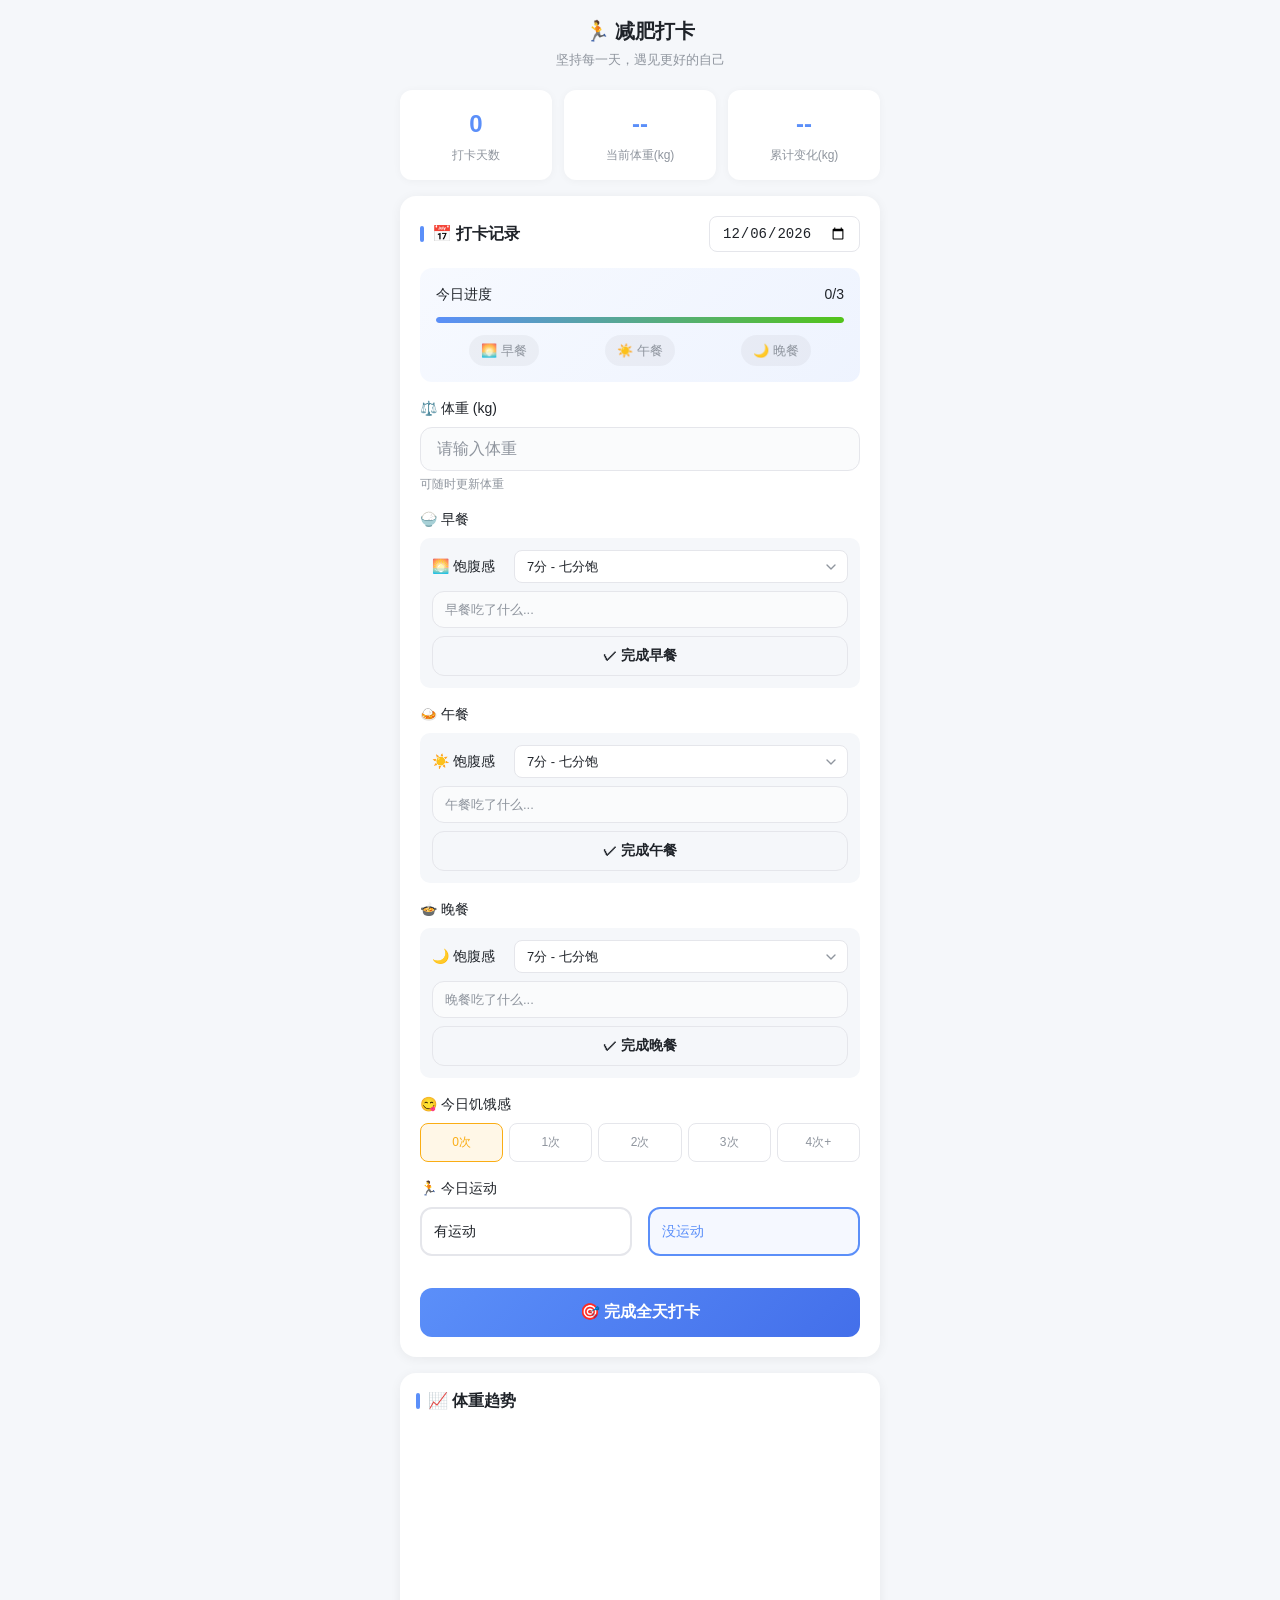
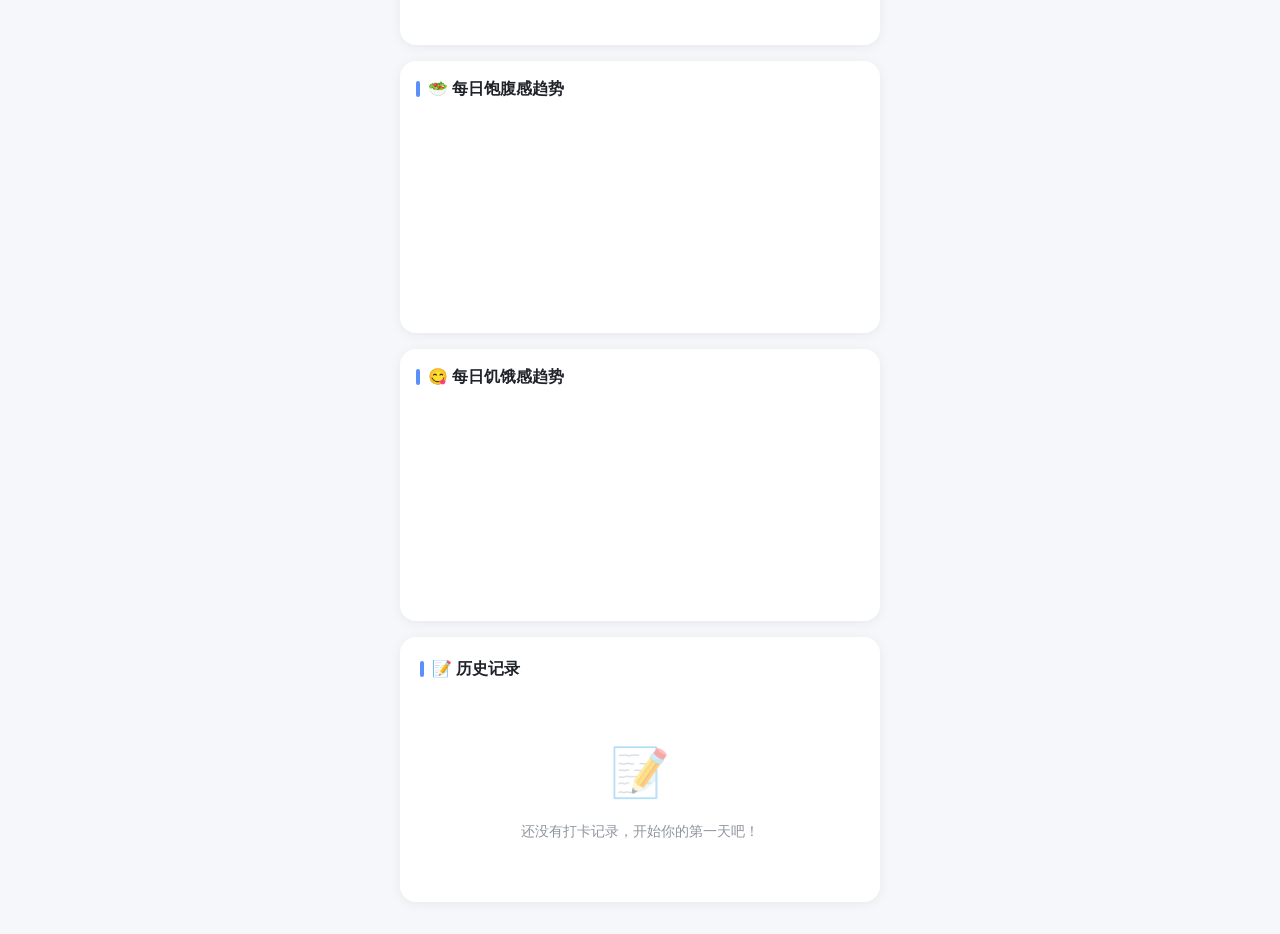
==== templates/index.html @ b20c3eef "v1.2.0: 新增饱腹感和饥饿感趋势图" ====
<!DOCTYPE html>
<html lang="zh-CN">
<head>
    <meta charset="UTF-8">
    <meta name="viewport" content="width=device-width, initial-scale=1.0, maximum-scale=1.0, user-scalable=no">
    <meta name="theme-color" content="#5B8FF9">
    <title>减肥打卡</title>
    <link rel="stylesheet" href="/static/css/style.css">
</head>
<body>
    <div class="container">
        <div class="header">
            <h1>🏃 减肥打卡</h1>
            <p class="subtitle">坚持每一天，遇见更好的自己</p>
        </div>
        
        <div class="stats-row">
            <div class="stat-card">
                <div class="stat-value" id="statTotal">0</div>
                <div class="stat-label">打卡天数</div>
            </div>
            <div class="stat-card">
                <div class="stat-value" id="statWeight">--</div>
                <div class="stat-label">当前体重(kg)</div>
            </div>
            <div class="stat-card">
                <div class="stat-value" id="statChange">--</div>
                <div class="stat-label">累计变化(kg)</div>
            </div>
        </div>
        
        <div class="card">
            <div class="card-header">
                <h2 class="card-title">📅 打卡记录</h2>
                <div class="date-selector">
                    <input type="date" id="recordDate" class="date-input">
                </div>
            </div>
            
            <div class="progress-section">
                <div class="progress-header">
                    <span>今日进度</span>
                    <span id="progressText">0/3</span>
                </div>
                <div class="progress-bar">
                    <div class="progress-fill" id="progressFill"></div>
                </div>
                <div class="meal-status">
                    <span class="meal-status-item" id="statusBreakfast">🌅 早餐</span>
                    <span class="meal-status-item" id="statusLunch">☀️ 午餐</span>
                    <span class="meal-status-item" id="statusDinner">🌙 晚餐</span>
                </div>
            </div>
            
            <form id="recordForm">
                <div class="form-group">
                    <label for="weight">⚖️ 体重 (kg)</label>
                    <input type="number" id="weight" class="form-control" step="0.1" placeholder="请输入体重">
                    <small class="form-hint">可随时更新体重</small>
                </div>
                
                <div class="form-group">
                    <label>🍚 早餐</label>
                    <div class="meal-section">
                        <div class="meal-row">
                            <div class="meal-label">🌅 饱腹感</div>
                            <select id="breakfast-fullness" class="fullness-select">
                                <option value="1">1分 - 很饿</option>
                                <option value="2">2分</option>
                                <option value="3">3分</option>
                                <option value="4">4分</option>
                                <option value="5">5分 - 适中</option>
                                <option value="6">6分</option>
                                <option value="7" selected>7分 - 七分饱</option>
                                <option value="8">8分</option>
                                <option value="9">9分</option>
                                <option value="10">10分 - 很饱</option>
                            </select>
                        </div>
                        <input type="text" id="breakfast-food" class="form-control meal-food-input" placeholder="早餐吃了什么...">
                        <button type="button" class="btn btn-secondary meal-submit-btn" onclick="submitMeal('breakfast')">
                            ✓ 完成早餐
                        </button>
                    </div>
                </div>
                
                <div class="form-group">
                    <label>🍛 午餐</label>
                    <div class="meal-section">
                        <div class="meal-row">
                            <div class="meal-label">☀️ 饱腹感</div>
                            <select id="lunch-fullness" class="fullness-select">
                                <option value="1">1分 - 很饿</option>
                                <option value="2">2分</option>
                                <option value="3">3分</option>
                                <option value="4">4分</option>
                                <option value="5">5分 - 适中</option>
                                <option value="6">6分</option>
                                <option value="7" selected>7分 - 七分饱</option>
                                <option value="8">8分</option>
                                <option value="9">9分</option>
                                <option value="10">10分 - 很饱</option>
                            </select>
                        </div>
                        <input type="text" id="lunch-food" class="form-control meal-food-input" placeholder="午餐吃了什么...">
                        <button type="button" class="btn btn-secondary meal-submit-btn" onclick="submitMeal('lunch')">
                            ✓ 完成午餐
                        </button>
                    </div>
                </div>
                
                <div class="form-group">
                    <label>🍲 晚餐</label>
                    <div class="meal-section">
                        <div class="meal-row">
                            <div class="meal-label">🌙 饱腹感</div>
                            <select id="dinner-fullness" class="fullness-select">
                                <option value="1">1分 - 很饿</option>
                                <option value="2">2分</option>
                                <option value="3">3分</option>
                                <option value="4">4分</option>
                                <option value="5">5分 - 适中</option>
                                <option value="6">6分</option>
                                <option value="7" selected>7分 - 七分饱</option>
                                <option value="8">8分</option>
                                <option value="9">9分</option>
                                <option value="10">10分 - 很饱</option>
                            </select>
                        </div>
                        <input type="text" id="dinner-food" class="form-control meal-food-input" placeholder="晚餐吃了什么...">
                        <button type="button" class="btn btn-secondary meal-submit-btn" onclick="submitMeal('dinner')">
                            ✓ 完成晚餐
                        </button>
                    </div>
                </div>
                
                <div class="form-group">
                    <label>😋 今日饥饿感</label>
                    <div class="hunger-selector">
                        <button type="button" class="hunger-btn active" data-value="0">0次</button>
                        <button type="button" class="hunger-btn" data-value="1">1次</button>
                        <button type="button" class="hunger-btn" data-value="2">2次</button>
                        <button type="button" class="hunger-btn" data-value="3">3次</button>
                        <button type="button" class="hunger-btn" data-value="4">4次+</button>
                    </div>
                </div>
                
                <div class="form-group">
                    <label>🏃 今日运动</label>
                    <div class="radio-group">
                        <label class="radio-option">
                            <input type="radio" name="exercise" value="true">
                            <span>有运动</span>
                        </label>
                        <label class="radio-option active">
                            <input type="radio" name="exercise" value="false" checked>
                            <span>没运动</span>
                        </label>
                    </div>
                    <div id="exerciseDetails" class="exercise-details">
                        <div class="exercise-types">
                            <button type="button" class="exercise-type-btn active" data-exercise="跑步">🏃 跑步</button>
                            <button type="button" class="exercise-type-btn" data-exercise="慢跑">🏃 慢跑</button>
                            <button type="button" class="exercise-type-btn" data-exercise="快走">🚶 快走</button>
                            <button type="button" class="exercise-type-btn" data-exercise="游泳">🏊 游泳</button>
                            <button type="button" class="exercise-type-btn" data-exercise="骑行">🚴 骑行</button>
                            <button type="button" class="exercise-type-btn" data-exercise="健身">💪 健身</button>
                            <button type="button" class="exercise-type-btn" data-exercise="瑜伽">🧘 瑜伽</button>
                            <button type="button" class="exercise-type-btn" data-exercise="跳绳">🪢 跳绳</button>
                        </div>
                        <div class="exercise-duration">
                            <label>运动时长：</label>
                            <select id="exerciseDuration" class="duration-select">
                                <option value="15">15 分钟</option>
                                <option value="30" selected>30 分钟</option>
                                <option value="45">45 分钟</option>
                                <option value="60">60 分钟</option>
                                <option value="90">90 分钟</option>
                                <option value="120">120 分钟</option>
                            </select>
                        </div>
                    </div>
                </div>
                
                <button type="button" class="btn btn-primary full-submit-btn" onclick="submitFullDay()">
                    🎯 完成全天打卡
                </button>
                
                <div id="feedback" class="feedback"></div>
            </form>
        </div>
        
        <div class="card chart-card">
            <h2 class="card-title">📈 体重趋势</h2>
            <div class="chart-container">
                <canvas id="weightChart"></canvas>
            </div>
        </div>
        
        <div class="card chart-card">
            <h2 class="card-title">🥗 每日饱腹感趋势</h2>
            <div class="chart-container">
                <canvas id="fullnessChart"></canvas>
            </div>
        </div>
        
        <div class="card chart-card">
            <h2 class="card-title">😋 每日饥饿感趋势</h2>
            <div class="chart-container">
                <canvas id="hungerChart"></canvas>
            </div>
        </div>
        
        <div class="card">
            <h2 class="card-title">📝 历史记录</h2>
            <div id="historyList" class="history-list">
                <div class="empty-state">
                    <div class="icon">📝</div>
                    <p>还没有打卡记录，开始你的第一天吧！</p>
                </div>
            </div>
        </div>
    </div>
    
    <script>
        var fullnessData = { breakfast: 7, lunch: 7, dinner: 7 };
        var mealCompleted = { breakfast: false, lunch: false, dinner: false };
        var hungerData = { times: 0 };
        var selectedExercise = '跑步';
        var selectedDuration = 30;
        
        document.addEventListener('DOMContentLoaded', function() {
            var today = new Date().toISOString().split('T')[0];
            document.getElementById('recordDate').value = today;
            
            loadRecords();
            loadTrend();
            loadFullnessTrend();
            loadHungerTrend();
            updateStats();
            initEventListeners();
            loadTodayRecord();
        });
        
        function initEventListeners() {
            document.querySelectorAll('.fullness-select').forEach(function(select) {
                select.addEventListener('change', function() {
                    var meal = select.id.replace('-fullness', '');
                    fullnessData[meal] = parseInt(select.value);
                });
            });
            
            document.querySelectorAll('.hunger-btn').forEach(function(btn) {
                btn.addEventListener('click', function() {
                    document.querySelectorAll('.hunger-btn').forEach(function(b) {
                        b.classList.remove('active');
                    });
                    btn.classList.add('active');
                    hungerData.times = parseInt(btn.dataset.value);
                });
            });
            
            document.querySelectorAll('.exercise-type-btn').forEach(function(btn) {
                btn.addEventListener('click', function() {
                    document.querySelectorAll('.exercise-type-btn').forEach(function(b) {
                        b.classList.remove('active');
                    });
                    btn.classList.add('active');
                    selectedExercise = btn.dataset.exercise;
                });
            });
            
            document.getElementById('exerciseDuration').addEventListener('change', function(e) {
                selectedDuration = parseInt(e.target.value);
            });
            
            var exerciseRadios = document.querySelectorAll('input[name="exercise"]');
            var exerciseDetails = document.getElementById('exerciseDetails');
            
            exerciseRadios.forEach(function(radio) {
                radio.addEventListener('change', function() {
                    if (radio.value === 'true' && radio.checked) {
                        exerciseDetails.style.display = 'block';
                    } else {
                        exerciseDetails.style.display = 'none';
                    }
                });
            });
            
            if (document.querySelector('input[name="exercise"]:checked').value === 'false') {
                exerciseDetails.style.display = 'none';
            }
            
            var radioOptions = document.querySelectorAll('.radio-option');
            radioOptions.forEach(function(option) {
                option.addEventListener('click', function() {
                    var radio = option.querySelector('input[type="radio"]');
                    if (radio) {
                        radio.checked = true;
                        radio.dispatchEvent(new Event('change'));
                    }
                    radioOptions.forEach(function(o) {
                        o.classList.remove('active');
                    });
                    option.classList.add('active');
                });
            });
            
            document.getElementById('recordDate').addEventListener('change', function() {
                // 重置状态
                mealCompleted = { breakfast: false, lunch: false, dinner: false };
                
                // 清空餐食输入
                document.getElementById('breakfast-food').value = '';
                document.getElementById('lunch-food').value = '';
                document.getElementById('dinner-food').value = '';
                
                // 初始化饱腹感为默认值（7分）
                document.getElementById('breakfast-fullness').value = '7';
                document.getElementById('lunch-fullness').value = '7';
                document.getElementById('dinner-fullness').value = '7';
                fullnessData = { breakfast: 7, lunch: 7, dinner: 7 };
                
                // 初始化饥饿感为0次
                hungerData.times = 0;
                document.querySelectorAll('.hunger-btn').forEach(function(b) {
                    b.classList.remove('active');
                });
                document.querySelector('.hunger-btn[data-value="0"]').classList.add('active');
                
                // 加载新日期的记录
                loadTodayRecord();
            });
        }
        
        function updateProgress() {
            var completed = 0;
            if (mealCompleted.breakfast) completed++;
            if (mealCompleted.lunch) completed++;
            if (mealCompleted.dinner) completed++;
            
            document.getElementById('progressText').textContent = completed + '/3';
            document.getElementById('progressFill').style.width = (completed / 3 * 100) + '%';
            
            ['breakfast', 'lunch', 'dinner'].forEach(function(meal) {
                var mealName = meal.charAt(0).toUpperCase() + meal.slice(1);
                var statusEl = document.getElementById('status' + mealName);
                if (mealCompleted[meal]) {
                    statusEl.classList.add('completed');
                } else {
                    statusEl.classList.remove('completed');
                }
            });
        }
        
        async function submitMeal(meal) {
            var date = document.getElementById('recordDate').value;
            var weight = document.getElementById('weight').value || null;
            var foodInput = document.getElementById(meal + '-food');
            var description = foodInput.value || '-';
            var fullness = fullnessData[meal];
            
            var exercise = document.querySelector('input[name="exercise"]:checked').value === 'true';
            var exercise_info = exercise ? { name: selectedExercise, duration: selectedDuration } : null;
            
            var response = await fetch('/api/records', {
                method: 'POST',
                headers: { 'Content-Type': 'application/json' },
                body: JSON.stringify({
                    date: date,
                    weight: weight,
                    food: {
                        [meal]: {
                            fullness: fullness,
                            description: description,
                            recorded: true
                        }
                    },
                    exercise: exercise,
                    exercise_info: exercise_info,
                    hunger: hungerData
                })
            });
            
            var record = await response.json();
            
            mealCompleted[meal] = true;
            updateProgress();
            
            var feedback = document.getElementById('feedback');
            var mealText = meal === 'breakfast' ? '早餐' : (meal === 'lunch' ? '午餐' : '晚餐');
            feedback.textContent = '✅ ' + mealText + '记录成功！';
            feedback.classList.remove('success', 'warning');
            feedback.classList.add('success');
            feedback.style.display = 'block';
            
            setTimeout(function() {
                feedback.style.display = 'none';
            }, 3000);
            
            loadRecords();
            loadTrend();
            loadFullnessTrend();
            loadHungerTrend();
            updateStats();
        }
        
        async function submitFullDay() {
            var date = document.getElementById('recordDate').value;
            var weight = document.getElementById('weight').value;
            
            if (!weight) {
                alert('请先输入体重');
                return;
            }
            
            var breakfastFood = document.getElementById('breakfast-food').value || '-';
            var lunchFood = document.getElementById('lunch-food').value || '-';
            var dinnerFood = document.getElementById('dinner-food').value || '-';
            
            var exercise = document.querySelector('input[name="exercise"]:checked').value === 'true';
            var exercise_info = exercise ? { name: selectedExercise, duration: selectedDuration } : null;
            
            var response = await fetch('/api/records', {
                method: 'POST',
                headers: { 'Content-Type': 'application/json' },
                body: JSON.stringify({
                    date: date,
                    weight: weight,
                    food: {
                        breakfast: {
                            fullness: fullnessData.breakfast,
                            description: breakfastFood,
                            recorded: breakfastFood !== '-'
                        },
                        lunch: {
                            fullness: fullnessData.lunch,
                            description: lunchFood,
                            recorded: lunchFood !== '-'
                        },
                        dinner: {
                            fullness: fullnessData.dinner,
                            description: dinnerFood,
                            recorded: dinnerFood !== '-'
                        }
                    },
                    exercise: exercise,
                    exercise_info: exercise_info,
                    hunger: hungerData
                })
            });
            
            var record = await response.json();
            
            mealCompleted = { breakfast: true, lunch: true, dinner: true };
            updateProgress();
            
            var feedback = document.getElementById('feedback');
            feedback.textContent = record.feedback || '🎉 全天打卡完成！';
            feedback.classList.remove('success', 'warning');
            var hasHighCalorie = record.feedback && record.feedback.includes('高热量');
            feedback.classList.add(record.exercise && !hasHighCalorie ? 'success' : 'warning');
            feedback.style.display = 'block';
            
            setTimeout(function() {
                feedback.style.display = 'none';
            }, 8000);
            
            loadRecords();
            loadTrend();
            loadFullnessTrend();
            loadHungerTrend();
            updateStats();
        }
        
        async function loadTodayRecord() {
            var date = document.getElementById('recordDate').value;
            var response = await fetch('/api/records/date/' + date);
            var record = await response.json();
            
            if (record) {
                if (record.weight) {
                    document.getElementById('weight').value = record.weight;
                }
                
                if (record.food) {
                    var foodData = record.food;
                    
                    ['breakfast', 'lunch', 'dinner'].forEach(function(meal) {
                        var mealData = foodData[meal] || {};
                        var recorded = mealData.recorded || false;
                        var fullness = mealData.fullness || 7;
                        var description = mealData.description || '';
                        
                        mealCompleted[meal] = recorded;
                        
                        var select = document.getElementById(meal + '-fullness');
                        if (select) {
                            select.value = fullness;
                        }
                        
                        var foodInput = document.getElementById(meal + '-food');
                        if (foodInput) {
                            foodInput.value = description;
                        }
                    });
                }
                
                if (record.hunger && record.hunger.times !== undefined) {
                    hungerData.times = record.hunger.times;
                    document.querySelectorAll('.hunger-btn').forEach(function(b) {
                        b.classList.remove('active');
                    });
                    var hungerBtn = document.querySelector('.hunger-btn[data-value="' + record.hunger.times + '"]');
                    if (hungerBtn) {
                        hungerBtn.classList.add('active');
                    }
                }
                
                if (record.exercise !== undefined) {
                    var radio = document.querySelector('input[name="exercise"][value="' + record.exercise + '"]');
                    if (radio) {
                        radio.checked = true;
                    }
                    var radioOptions = document.querySelectorAll('.radio-option');
                    radioOptions.forEach(function(o) {
                        o.classList.toggle('active', o.querySelector('input').checked);
                    });
                    
                    var exerciseDetails = document.getElementById('exerciseDetails');
                    exerciseDetails.style.display = record.exercise ? 'block' : 'none';
                    
                    if (record.exercise_info) {
                        selectedExercise = record.exercise_info.name;
                        selectedDuration = record.exercise_info.duration;
                        // 先移除所有运动类型按钮的active类
                        document.querySelectorAll('.exercise-type-btn').forEach(function(b) {
                            b.classList.remove('active');
                        });
                        var exerciseBtn = document.querySelector('.exercise-type-btn[data-exercise="' + record.exercise_info.name + '"]');
                        if (exerciseBtn) {
                            exerciseBtn.classList.add('active');
                        }
                        document.getElementById('exerciseDuration').value = record.exercise_info.duration;
                    }
                }
            }
            
            updateProgress();
        }
        
        async function loadRecords() {
            var response = await fetch('/api/records');
            var records = await response.json();
            
            var historyList = document.getElementById('historyList');
            
            if (records.length === 0) {
                historyList.innerHTML = '<div class="empty-state"><div class="icon">📝</div><p>还没有打卡记录，开始你的第一天吧！</p></div>';
                return;
            }
            
            historyList.innerHTML = records.map(function(record) {
                var fullnessInfo = '';
                if (record.food) {
                    var hungerTimes = record.hunger && record.hunger.times !== undefined ? record.hunger.times : 0;
                    var bf = record.food.breakfast || {};
                    var lu = record.food.lunch || {};
                    var dn = record.food.dinner || {};
                    fullnessInfo = '<div class="history-fullness"><span>🌅 ' + (bf.fullness || 0) + '分</span><span>☀️ ' + (lu.fullness || 0) + '分</span><span>🌙 ' + (dn.fullness || 0) + '分</span><span>😋 ' + hungerTimes + '次饿</span></div>';
                }
                
                var foodDescriptions = [];
                if (record.food) {
                    if (record.food.breakfast && record.food.breakfast.recorded) {
                        foodDescriptions.push('早餐: ' + record.food.breakfast.description);
                    }
                    if (record.food.lunch && record.food.lunch.recorded) {
                        foodDescriptions.push('午餐: ' + record.food.lunch.description);
                    }
                    if (record.food.dinner && record.food.dinner.recorded) {
                        foodDescriptions.push('晚餐: ' + record.food.dinner.description);
                    }
                }
                
                var exerciseInfo = '';
                if (record.exercise && record.exercise_info) {
                    exerciseInfo = '<span class="exercise-info">' + record.exercise_info.name + ' ' + record.exercise_info.duration + '分钟</span>';
                }
                
                return '<div class="history-item"><div class="history-header"><div class="history-date">' + record.date + '</div><button class="delete-btn" onclick="deleteRecord(' + record.id + ')">删除</button></div><div class="history-content"><span class="weight-badge">' + record.weight + ' kg</span><span class="exercise-badge">' + (record.exercise ? '🏃 运动' : '💤 休息') + '</span>' + exerciseInfo + '</div>' + fullnessInfo + (foodDescriptions.length > 0 ? '<div class="history-food">🍽️ ' + foodDescriptions.join(' | ') + '</div>' : '') + '<div class="history-feedback">' + record.feedback + '</div></div>';
            }).join('');
        }
        
        async function deleteRecord(recordId) {
            if (!confirm('确定要删除这条记录吗？')) {
                return;
            }
            
            var response = await fetch('/api/records/' + recordId, {
                method: 'DELETE'
            });
            
            if (response.ok) {
                loadRecords();
                loadTrend();
                updateStats();
            }
        }
        
        async function loadTrend() {
            var response = await fetch('/api/weight-trend');
            var trend = await response.json();
            
            var canvas = document.getElementById('weightChart');
            var ctx = canvas.getContext('2d');
            
            canvas.width = canvas.offsetWidth * window.devicePixelRatio;
            canvas.height = canvas.offsetHeight * window.devicePixelRatio;
            ctx.scale(window.devicePixelRatio, window.devicePixelRatio);
            
            var width = canvas.offsetWidth;
            var height = canvas.offsetHeight;
            var padding = { top: 20, right: 15, bottom: 35, left: 40 };
            var chartWidth = width - padding.left - padding.right;
            var chartHeight = height - padding.top - padding.bottom;
            
            ctx.clearRect(0, 0, width, height);
            
            if (trend.length === 0) {
                ctx.fillStyle = '#8F959E';
                ctx.font = '13px -apple-system, sans-serif';
                ctx.textAlign = 'center';
                ctx.fillText('暂无数据', width / 2, height / 2);
                return;
            }
            
            ctx.strokeStyle = '#E5E6EB';
            ctx.lineWidth = 1;
            for (var i = 0; i <= 4; i++) {
                var y = padding.top + (chartHeight / 4) * i;
                ctx.beginPath();
                ctx.moveTo(padding.left, y);
                ctx.lineTo(width - padding.right, y);
                ctx.stroke();
            }
            
            var weights = trend.map(function(t) { return t.weight; });
            var minWeight = Math.min.apply(Math, weights) - 1;
            var maxWeight = Math.max.apply(Math, weights) + 1;
            
            ctx.fillStyle = '#8F959E';
            ctx.font = '11px -apple-system, sans-serif';
            ctx.textAlign = 'right';
            for (var i = 0; i <= 4; i++) {
                var weight = maxWeight - ((maxWeight - minWeight) / 4) * i;
                var y = padding.top + (chartHeight / 4) * i;
                ctx.fillText(weight.toFixed(0), padding.left - 8, y + 3);
            }
            
            ctx.textAlign = 'center';
            var step = Math.max(1, Math.floor(trend.length / 5));
            trend.forEach(function(t, i) {
                if (i % step === 0 || i === trend.length - 1) {
                    var x = padding.left + (chartWidth / (trend.length - 1 || 1)) * i;
                    ctx.fillText(t.date.slice(5), x, height - 12);
                }
            });
            
            ctx.strokeStyle = '#5B8FF9';
            ctx.lineWidth = 2.5;
            ctx.beginPath();
            
            trend.forEach(function(t, i) {
                var x = padding.left + (chartWidth / (trend.length - 1 || 1)) * i;
                var y = padding.top + chartHeight - ((t.weight - minWeight) / (maxWeight - minWeight)) * chartHeight;
                
                if (i === 0) {
                    ctx.moveTo(x, y);
                } else {
                    ctx.lineTo(x, y);
                }
            });
            ctx.stroke();
            
            ctx.fillStyle = '#5B8FF9';
            trend.forEach(function(t, i) {
                var x = padding.left + (chartWidth / (trend.length - 1 || 1)) * i;
                var y = padding.top + chartHeight - ((t.weight - minWeight) / (maxWeight - minWeight)) * chartHeight;
                
                ctx.beginPath();
                ctx.arc(x, y, 4, 0, Math.PI * 2);
                ctx.fill();
                
                ctx.fillStyle = '#FFFFFF';
                ctx.beginPath();
                ctx.arc(x, y, 2, 0, Math.PI * 2);
                ctx.fill();
                ctx.fillStyle = '#5B8FF9';
            });
            
            if (trend.length > 1) {
                var lastWeight = trend[trend.length - 1].weight;
                var firstWeight = trend[0].weight;
                var change = (lastWeight - firstWeight).toFixed(1);
                
                ctx.fillStyle = change < 0 ? '#52C41A' : '#FF4D4F';
                ctx.font = 'bold 12px -apple-system, sans-serif';
                ctx.textAlign = 'left';
                ctx.fillText((change < 0 ? '↓ ' + Math.abs(change) : '↑ ' + change) + 'kg', padding.left, 15);
            }
        }
        
        async function loadFullnessTrend() {
            var response = await fetch('/api/records');
            var records = await response.json();
            
            records.sort(function(a, b) {
                return new Date(a.date) - new Date(b.date);
            });
            
            var trend = records.map(function(r) {
                var food = r.food || {};
                var fullnessValues = [];
                
                ['breakfast', 'lunch', 'dinner'].forEach(function(meal) {
                    var mealData = food[meal] || {};
                    if (mealData.recorded && mealData.fullness > 0) {
                        fullnessValues.push(mealData.fullness);
                    }
                });
                
                var avgFullness = fullnessValues.length > 0 
                    ? (fullnessValues.reduce(function(a, b) { return a + b; }, 0) / fullnessValues.length).toFixed(1)
                    : null;
                
                return {
                    date: r.date,
                    fullness: avgFullness ? parseFloat(avgFullness) : null
                };
            }).filter(function(t) {
                return t.fullness !== null;
            });
            
            var canvas = document.getElementById('fullnessChart');
            if (!canvas || trend.length === 0) {
                return;
            }
            
            var ctx = canvas.getContext('2d');
            var width = canvas.offsetWidth;
            var height = 180;
            canvas.width = width;
            canvas.height = height;
            
            ctx.clearRect(0, 0, width, height);
            
            var padding = { top: 25, right: 20, bottom: 30, left: 45 };
            var chartWidth = width - padding.left - padding.right;
            var chartHeight = height - padding.top - padding.bottom;
            
            var allFullness = trend.map(function(t) { return t.fullness; });
            var minFullness = allFullness.length > 0 ? Math.min.apply(Math, allFullness) - 1 : 0;
            var maxFullness = allFullness.length > 0 ? Math.max.apply(Math, allFullness) + 1 : 10;
            
            ctx.fillStyle = '#8F959E';
            ctx.font = '11px -apple-system, sans-serif';
            ctx.textAlign = 'right';
            
            for (var i = 0; i <= 4; i++) {
                var value = maxFullness - ((maxFullness - minFullness) / 4) * i;
                var y = padding.top + (chartHeight / 4) * i;
                ctx.fillText(value.toFixed(0), padding.left - 8, y + 3);
            }
            
            ctx.textAlign = 'center';
            var step = Math.max(1, Math.floor(trend.length / 5));
            trend.forEach(function(t, i) {
                if (i % step === 0 || i === trend.length - 1) {
                    var x = padding.left + (chartWidth / (trend.length - 1 || 1)) * i;
                    ctx.fillText(t.date.slice(5), x, height - 12);
                }
            });
            
            ctx.strokeStyle = '#E8E8E8';
            ctx.lineWidth = 1;
            for (var i = 0; i <= 4; i++) {
                var y = padding.top + (chartHeight / 4) * i;
                ctx.beginPath();
                ctx.moveTo(padding.left, y);
                ctx.lineTo(width - padding.right, y);
                ctx.stroke();
            }
            
            ctx.strokeStyle = '#52C41A';
            ctx.lineWidth = 2.5;
            ctx.beginPath();
            var started = false;
            
            trend.forEach(function(t, i) {
                var x = padding.left + (chartWidth / (trend.length - 1 || 1)) * i;
                var y = padding.top + chartHeight - ((t.fullness - minFullness) / (maxFullness - minFullness)) * chartHeight;
                
                if (!started) {
                    ctx.moveTo(x, y);
                    started = true;
                } else {
                    ctx.lineTo(x, y);
                }
            });
            ctx.stroke();
            
            ctx.fillStyle = '#52C41A';
            trend.forEach(function(t, i) {
                var x = padding.left + (chartWidth / (trend.length - 1 || 1)) * i;
                var y = padding.top + chartHeight - ((t.fullness - minFullness) / (maxFullness - minFullness)) * chartHeight;
                
                ctx.beginPath();
                ctx.arc(x, y, 4, 0, Math.PI * 2);
                ctx.fill();
                
                ctx.fillStyle = '#FFFFFF';
                ctx.beginPath();
                ctx.arc(x, y, 2, 0, Math.PI * 2);
                ctx.fill();
                ctx.fillStyle = '#52C41A';
            });
        }
        
        async function loadHungerTrend() {
            var response = await fetch('/api/records');
            var records = await response.json();
            
            records.sort(function(a, b) {
                return new Date(a.date) - new Date(b.date);
            });
            
            var trend = records.map(function(r) {
                return {
                    date: r.date,
                    hunger: r.hunger && r.hunger.times !== undefined ? r.hunger.times : 0
                };
            }).filter(function(t) {
                return t.hunger >= 0;
            });
            
            var canvas = document.getElementById('hungerChart');
            if (!canvas || trend.length === 0) {
                return;
            }
            
            var ctx = canvas.getContext('2d');
            var width = canvas.offsetWidth;
            var height = 180;
            canvas.width = width;
            canvas.height = height;
            
            ctx.clearRect(0, 0, width, height);
            
            var padding = { top: 25, right: 20, bottom: 30, left: 45 };
            var chartWidth = width - padding.left - padding.right;
            var chartHeight = height - padding.top - padding.bottom;
            
            var allHunger = trend.map(function(t) { return t.hunger; });
            var maxHunger = allHunger.length > 0 ? Math.max.apply(Math, allHunger) + 1 : 5;
            
            ctx.fillStyle = '#8F959E';
            ctx.font = '11px -apple-system, sans-serif';
            ctx.textAlign = 'right';
            
            for (var i = 0; i <= 4; i++) {
                var value = maxHunger - (maxHunger / 4) * i;
                var y = padding.top + (chartHeight / 4) * i;
                ctx.fillText(value.toFixed(0), padding.left - 8, y + 3);
            }
            
            ctx.textAlign = 'center';
            var step = Math.max(1, Math.floor(trend.length / 5));
            trend.forEach(function(t, i) {
                if (i % step === 0 || i === trend.length - 1) {
                    var x = padding.left + (chartWidth / (trend.length - 1 || 1)) * i;
                    ctx.fillText(t.date.slice(5), x, height - 12);
                }
            });
            
            ctx.strokeStyle = '#E8E8E8';
            ctx.lineWidth = 1;
            for (var i = 0; i <= 4; i++) {
                var y = padding.top + (chartHeight / 4) * i;
                ctx.beginPath();
                ctx.moveTo(padding.left, y);
                ctx.lineTo(width - padding.right, y);
                ctx.stroke();
            }
            
            ctx.strokeStyle = '#F56565';
            ctx.lineWidth = 2.5;
            ctx.setLineDash([5, 5]);
            ctx.beginPath();
            var started = false;
            
            trend.forEach(function(t, i) {
                var x = padding.left + (chartWidth / (trend.length - 1 || 1)) * i;
                var y = padding.top + chartHeight - (t.hunger / maxHunger) * chartHeight;
                
                if (!started) {
                    ctx.moveTo(x, y);
                    started = true;
                } else {
                    ctx.lineTo(x, y);
                }
            });
            ctx.stroke();
            ctx.setLineDash([]);
            
            ctx.fillStyle = '#F56565';
            trend.forEach(function(t, i) {
                var x = padding.left + (chartWidth / (trend.length - 1 || 1)) * i;
                var y = padding.top + chartHeight - (t.hunger / maxHunger) * chartHeight;
                
                ctx.beginPath();
                ctx.arc(x, y, 4, 0, Math.PI * 2);
                ctx.fill();
                
                ctx.fillStyle = '#FFFFFF';
                ctx.beginPath();
                ctx.arc(x, y, 2, 0, Math.PI * 2);
                ctx.fill();
                ctx.fillStyle = '#F56565';
            });
        }
        
        async function updateStats() {
            var response = await fetch('/api/records');
            var records = await response.json();
            
            document.getElementById('statTotal').textContent = records.length;
            
            if (records.length > 0) {
                var sortedRecords = records.slice().sort(function(a, b) {
                    return new Date(b.date) - new Date(a.date);
                });
                var latestWeight = sortedRecords[0].weight;
                document.getElementById('statWeight').textContent = latestWeight;
                
                var earliestWeight = sortedRecords[sortedRecords.length - 1].weight;
                var change = (latestWeight - earliestWeight).toFixed(1);
                document.getElementById('statChange').textContent = change;
            } else {
                document.getElementById('statWeight').textContent = '--';
                document.getElementById('statChange').textContent = '--';
            }
        }
        
        window.addEventListener('resize', function() {
            loadTrend();
            loadFullnessTrend();
            loadHungerTrend();
        });
    </script>
</body>
</html>
---- static/css/style.css ----
* {
    margin: 0;
    padding: 0;
    box-sizing: border-box;
}

:root {
    --primary-color: #5B8FF9;
    --success-color: #52C41A;
    --warning-color: #FAAD14;
    --danger-color: #FF4D4F;
    --bg-color: #F5F7FA;
    --card-bg: #FFFFFF;
    --text-primary: #1F2329;
    --text-secondary: #8F959E;
    --border-color: #E5E6EB;
}

body {
    font-family: -apple-system, BlinkMacSystemFont, 'Segoe UI', Roboto, 'Helvetica Neue', Arial, sans-serif;
    background: var(--bg-color);
    min-height: 100vh;
    padding: 16px;
    line-height: 1.5;
}

.container {
    max-width: 480px;
    margin: 0 auto;
}

.header {
    text-align: center;
    margin-bottom: 20px;
}

.header h1 {
    font-size: 20px;
    font-weight: 600;
    color: var(--text-primary);
    margin-bottom: 4px;
}

.header .subtitle {
    font-size: 13px;
    color: var(--text-secondary);
}

.card {
    background: var(--card-bg);
    border-radius: 16px;
    padding: 20px;
    margin-bottom: 16px;
    box-shadow: 0 2px 12px rgba(0, 0, 0, 0.06);
}

.card-title {
    font-size: 16px;
    font-weight: 600;
    color: var(--text-primary);
    margin-bottom: 16px;
    display: flex;
    align-items: center;
    gap: 8px;
}

.card-title::before {
    content: '';
    width: 4px;
    height: 16px;
    background: var(--primary-color);
    border-radius: 2px;
}

.form-group {
    margin-bottom: 16px;
}

.form-group label {
    display: block;
    font-size: 14px;
    font-weight: 500;
    color: var(--text-primary);
    margin-bottom: 8px;
}

.meal-inputs {
    display: flex;
    flex-direction: column;
    gap: 8px;
}

.meal-input {
    display: flex;
    align-items: center;
    gap: 8px;
}

.meal-icon {
    font-size: 16px;
    width: 28px;
    text-align: center;
}

.meal-field {
    flex: 1;
}

.form-control {
    width: 100%;
    padding: 12px 16px;
    border: 1px solid var(--border-color);
    border-radius: 12px;
    font-size: 16px;
    color: var(--text-primary);
    background: #FAFBFC;
    transition: all 0.2s;
}

.form-control:focus {
    outline: none;
    border-color: var(--primary-color);
    background: white;
    box-shadow: 0 0 0 3px rgba(91, 143, 249, 0.1);
}

.form-control::placeholder {
    color: var(--text-secondary);
}

textarea.form-control {
    resize: none;
    min-height: 80px;
    line-height: 1.6;
}

.radio-group {
    display: flex;
    gap: 16px;
}

.radio-option {
    flex: 1;
    display: flex;
    align-items: center;
    justify-content: center;
    padding: 12px;
    border: 2px solid var(--border-color);
    border-radius: 12px;
    cursor: pointer;
    transition: all 0.2s;
    font-size: 14px;
    font-weight: 500;
    color: var(--text-secondary);
}

.radio-option.active {
    border-color: var(--primary-color);
    background: rgba(91, 143, 249, 0.06);
    color: var(--primary-color);
}

.radio-option input {
    display: none;
}

.btn {
    width: 100%;
    padding: 14px;
    border: none;
    border-radius: 12px;
    font-size: 16px;
    font-weight: 600;
    cursor: pointer;
    transition: all 0.2s;
}

.btn-primary {
    background: linear-gradient(135deg, var(--primary-color) 0%, #436FEA 100%);
    color: white;
}

.btn-primary:hover {
    transform: translateY(-1px);
    box-shadow: 0 4px 16px rgba(91, 143, 249, 0.3);
}

.btn-primary:active {
    transform: translateY(0);
}

.feedback {
    margin-top: 16px;
    padding: 14px 16px;
    border-radius: 12px;
    font-size: 14px;
    animation: slideIn 0.3s ease;
    display: none;
}

.feedback.success {
    background: rgba(82, 196, 26, 0.1);
    color: var(--success-color);
    border-left: 4px solid var(--success-color);
}

.feedback.warning {
    background: rgba(250, 173, 20, 0.1);
    color: var(--warning-color);
    border-left: 4px solid var(--warning-color);
}

@keyframes slideIn {
    from {
        opacity: 0;
        transform: translateY(-10px);
    }
    to {
        opacity: 1;
        transform: translateY(0);
    }
}

.chart-card {
    padding: 16px;
}

.chart-container {
    position: relative;
    height: 200px;
}

#weightChart, #fullnessChart {
    width: 100% !important;
    height: 100% !important;
}

.chart-legend {
    display: flex;
    justify-content: center;
    gap: 20px;
    margin-top: 12px;
    padding-top: 12px;
    border-top: 1px solid #f0f0f0;
}

.legend-item {
    display: flex;
    align-items: center;
    gap: 6px;
    font-size: 13px;
    color: #666;
}

.legend-color {
    width: 12px;
    height: 3px;
    border-radius: 2px;
}

.history-list {
    display: flex;
    flex-direction: column;
    gap: 12px;
}

.history-item {
    background: var(--card-bg);
    border-radius: 12px;
    padding: 16px;
    box-shadow: 0 1px 8px rgba(0, 0, 0, 0.04);
    border-left: 4px solid var(--primary-color);
}

.history-header {
    display: flex;
    justify-content: space-between;
    align-items: center;
    margin-bottom: 12px;
}

.history-date {
    font-size: 13px;
    color: var(--text-secondary);
}

.delete-btn {
    background: rgba(255, 77, 79, 0.1);
    color: var(--danger-color);
    border: none;
    padding: 6px 12px;
    border-radius: 6px;
    font-size: 12px;
    font-weight: 500;
    cursor: pointer;
    transition: all 0.2s;
}

.delete-btn:hover {
    background: rgba(255, 77, 79, 0.2);
}

.history-content {
    display: flex;
    flex-wrap: wrap;
    gap: 8px;
    margin-bottom: 10px;
}

.history-content span {
    padding: 4px 10px;
    border-radius: 16px;
    font-size: 12px;
    font-weight: 500;
}

.weight-badge {
    background: rgba(231, 76, 60, 0.1);
    color: var(--danger-color);
}

.food-badge {
    background: rgba(52, 152, 219, 0.1);
    color: #3498db;
}

.exercise-badge {
    background: rgba(46, 204, 113, 0.1);
    color: var(--success-color);
}

.history-calorie {
    display: flex;
    flex-wrap: wrap;
    gap: 8px;
    margin-bottom: 10px;
    padding: 8px 12px;
    background: #F5F7FA;
    border-radius: 8px;
    font-size: 12px;
    color: var(--text-secondary);
}

.history-calorie .deficit-positive {
    color: var(--success-color);
    font-weight: 500;
}

.history-calorie .deficit-negative {
    color: var(--danger-color);
    font-weight: 500;
}

.history-fullness {
    display: flex;
    gap: 12px;
    margin-bottom: 8px;
    font-size: 12px;
    color: var(--text-secondary);
}

.history-fullness span {
    background: #F5F7FA;
    padding: 4px 8px;
    border-radius: 6px;
}

.meal-records {
    display: flex;
    flex-direction: column;
    gap: 12px;
}

.meal-record {
    background: #F5F7FA;
    padding: 12px;
    border-radius: 10px;
}

.meal-header {
    display: flex;
    align-items: center;
    gap: 12px;
    margin-bottom: 8px;
}

.meal-label {
    font-size: 14px;
    font-weight: 500;
    color: var(--text-primary);
    width: 60px;
}

.meal-food-input {
    font-size: 13px;
    padding: 10px 12px;
}

.exercise-details {
    margin-top: 12px;
    padding: 12px;
    background: #F5F7FA;
    border-radius: 10px;
    display: none;
}

.exercise-types {
    display: grid;
    grid-template-columns: repeat(4, 1fr);
    gap: 6px;
    margin-bottom: 12px;
}

.exercise-type-btn {
    padding: 8px 4px;
    border: 1.5px solid var(--border-color);
    border-radius: 8px;
    background: white;
    font-size: 11px;
    color: var(--text-secondary);
    cursor: pointer;
    transition: all 0.2s;
}

.exercise-type-btn.active {
    border-color: var(--success-color);
    background: rgba(82, 196, 26, 0.1);
    color: var(--success-color);
    font-weight: 500;
}

.exercise-type-btn:hover:not(.active) {
    border-color: var(--success-color);
    opacity: 0.7;
}

.exercise-duration {
    display: flex;
    align-items: center;
    gap: 8px;
}

.exercise-duration label {
    font-size: 13px;
    color: var(--text-secondary);
}

.duration-select {
    flex: 1;
    padding: 8px 12px;
    border: 1px solid var(--border-color);
    border-radius: 8px;
    font-size: 14px;
    background: white;
    color: var(--text-primary);
}

.exercise-info {
    background: rgba(82, 196, 26, 0.1);
    color: var(--success-color);
    padding: 4px 8px;
    border-radius: 6px;
    font-size: 12px;
}

.card-header {
    display: flex;
    justify-content: space-between;
    align-items: center;
    margin-bottom: 16px;
}

.card-header .card-title {
    margin-bottom: 0;
}

.date-selector {
    display: flex;
    align-items: center;
}

.date-input {
    padding: 8px 12px;
    border: 1px solid var(--border-color);
    border-radius: 8px;
    font-size: 14px;
    background: white;
    color: var(--text-primary);
    cursor: pointer;
}

.date-input:focus {
    outline: none;
    border-color: var(--primary-color);
}

.progress-section {
    background: linear-gradient(135deg, rgba(91, 143, 249, 0.05) 0%, rgba(91, 143, 249, 0.1) 100%);
    border-radius: 12px;
    padding: 16px;
    margin-bottom: 16px;
}

.progress-header {
    display: flex;
    justify-content: space-between;
    align-items: center;
    margin-bottom: 12px;
    font-size: 14px;
    font-weight: 500;
    color: var(--text-primary);
}

.progress-bar {
    height: 8px;
    background: rgba(0, 0, 0, 0.06);
    border-radius: 4px;
    overflow: hidden;
    margin-bottom: 12px;
}

.progress-fill {
    height: 100%;
    background: linear-gradient(90deg, var(--primary-color) 0%, #436FEA 100%);
    border-radius: 4px;
    transition: width 0.3s ease;
}

.meal-status {
    display: flex;
    justify-content: space-around;
}

.meal-status-item {
    font-size: 13px;
    color: var(--text-secondary);
    padding: 6px 12px;
    border-radius: 16px;
    background: rgba(0, 0, 0, 0.04);
    transition: all 0.2s;
}

.meal-status-item.completed {
    background: rgba(82, 196, 26, 0.1);
    color: var(--success-color);
}

.meal-section {
    background: #F5F7FA;
    border-radius: 10px;
    padding: 12px;
}

.meal-section .meal-row {
    display: flex;
    align-items: center;
    gap: 12px;
    margin-bottom: 8px;
}

.fullness-select {
    flex: 1;
    padding: 8px 12px;
    border: 1px solid var(--border-color);
    border-radius: 8px;
    font-size: 13px;
    background: white;
    color: var(--text-primary);
    cursor: pointer;
    appearance: none;
    background-image: url("data:image/svg+xml,%3Csvg xmlns='http://www.w3.org/2000/svg' width='16' height='16' viewBox='0 0 24 24' fill='none' stroke='%238F959E' stroke-width='2' stroke-linecap='round' stroke-linejoin='round'%3E%3Cpolyline points='6 9 12 15 18 9'%3E%3C/polyline%3E%3C/svg%3E");
    background-repeat: no-repeat;
    background-position: right 8px center;
}

.fullness-select:focus {
    outline: none;
    border-color: var(--primary-color);
}

.meal-section .meal-label {
    font-size: 14px;
    font-weight: 500;
    color: var(--text-primary);
    width: 70px;
}

.meal-submit-btn {
    margin-top: 8px;
    background: var(--success-color);
    color: white;
    padding: 10px;
    font-size: 14px;
}

.meal-submit-btn:hover {
    background: #3CB371;
}

.btn-secondary {
    background: #F5F7FA;
    color: var(--text-primary);
    border: 1px solid var(--border-color);
}

.btn-secondary:hover {
    background: #E5E6EB;
}

.full-submit-btn {
    margin-top: 8px;
}

.form-hint {
    font-size: 12px;
    color: var(--text-secondary);
    margin-top: 4px;
    display: block;
}

.history-food {
    font-size: 13px;
    color: var(--text-secondary);
    margin-bottom: 8px;
    line-height: 1.4;
}

.history-feedback {
    font-size: 13px;
    color: var(--text-secondary);
    line-height: 1.5;
}

.empty-state {
    text-align: center;
    padding: 40px 20px;
    color: var(--text-secondary);
}

.empty-state .icon {
    font-size: 48px;
    margin-bottom: 12px;
    opacity: 0.5;
}

.empty-state p {
    font-size: 14px;
}

.stats-row {
    display: flex;
    gap: 12px;
    margin-bottom: 16px;
}

.stat-card {
    flex: 1;
    background: var(--card-bg);
    border-radius: 12px;
    padding: 16px;
    text-align: center;
    box-shadow: 0 1px 8px rgba(0, 0, 0, 0.04);
}

.stat-value {
    font-size: 24px;
    font-weight: 700;
    color: var(--primary-color);
    margin-bottom: 4px;
}

.stat-label {
    font-size: 12px;
    color: var(--text-secondary);
}

.progress-bar {
    height: 6px;
    background: #E8ECF0;
    border-radius: 3px;
    overflow: hidden;
    margin-top: 8px;
}

.progress-fill {
    height: 100%;
    background: linear-gradient(90deg, var(--primary-color) 0%, var(--success-color) 100%);
    border-radius: 3px;
    transition: width 0.3s ease;
}

.calorie-result {
    margin-top: 16px;
    padding: 16px;
    background: linear-gradient(135deg, #FFF7ED 0%, #FFFAF5 100%);
    border-radius: 12px;
    animation: slideIn 0.3s ease;
}

.calorie-title {
    font-size: 14px;
    font-weight: 600;
    color: var(--text-primary);
    margin-bottom: 12px;
}

.calorie-grid {
    display: flex;
    gap: 12px;
}

.calorie-item {
    flex: 1;
    text-align: center;
    padding: 12px 8px;
    background: white;
    border-radius: 10px;
}

.calorie-value {
    font-size: 12px;
    margin-bottom: 4px;
}

.calorie-value.intake { color: #E74C3C; }
.calorie-value.burn { color: #52C41A; }
.calorie-value.deficit { color: #5B8FF9; }

.calorie-num {
    font-size: 20px;
    font-weight: 700;
    color: var(--text-primary);
}

.calorie-unit {
    font-size: 10px;
    color: var(--text-secondary);
    margin-top: 2px;
}

.fullness-meals {
    display: flex;
    flex-direction: column;
    gap: 12px;
}

.fullness-meal {
    display: flex;
    align-items: center;
    gap: 12px;
}

.fullness-label {
    width: 60px;
    font-size: 14px;
    color: var(--text-primary);
}

.fullness-selector {
    display: flex;
    gap: 6px;
    flex: 1;
}

.fullness-btn {
    flex: 1;
    padding: 6px 2px;
    border: 1.5px solid var(--border-color);
    border-radius: 6px;
    background: white;
    font-size: 11px;
    color: var(--text-secondary);
    cursor: pointer;
    transition: all 0.2s;
    min-width: 24px;
}

.fullness-btn.active {
    border-color: var(--primary-color);
    background: rgba(91, 143, 249, 0.1);
    color: var(--primary-color);
    font-weight: 500;
}

.fullness-btn:hover:not(.active) {
    border-color: var(--primary-color);
    opacity: 0.7;
}

.hunger-selector {
    display: flex;
    gap: 6px;
}

.hunger-btn {
    flex: 1;
    padding: 10px 4px;
    border: 1.5px solid var(--border-color);
    border-radius: 8px;
    background: white;
    font-size: 12px;
    color: var(--text-secondary);
    cursor: pointer;
    transition: all 0.2s;
}

.hunger-btn.active {
    border-color: var(--warning-color);
    background: rgba(250, 173, 20, 0.1);
    color: var(--warning-color);
    font-weight: 500;
}

.hunger-btn:hover:not(.active) {
    border-color: var(--warning-color);
    opacity: 0.7;
}

.fullness-summary {
    display: flex;
    justify-content: space-around;
    margin-top: 12px;
    padding-top: 12px;
    border-top: 1px solid var(--border-color);
}

.summary-item {
    font-size: 12px;
    color: var(--text-secondary);
}

.summary-item span {
    color: var(--primary-color);
    font-weight: 500;
}

@media (max-width: 480px) {
    body {
        padding: 12px;
    }
    
    .card {
        padding: 16px;
    }
    
    .header h1 {
        font-size: 18px;
    }
}
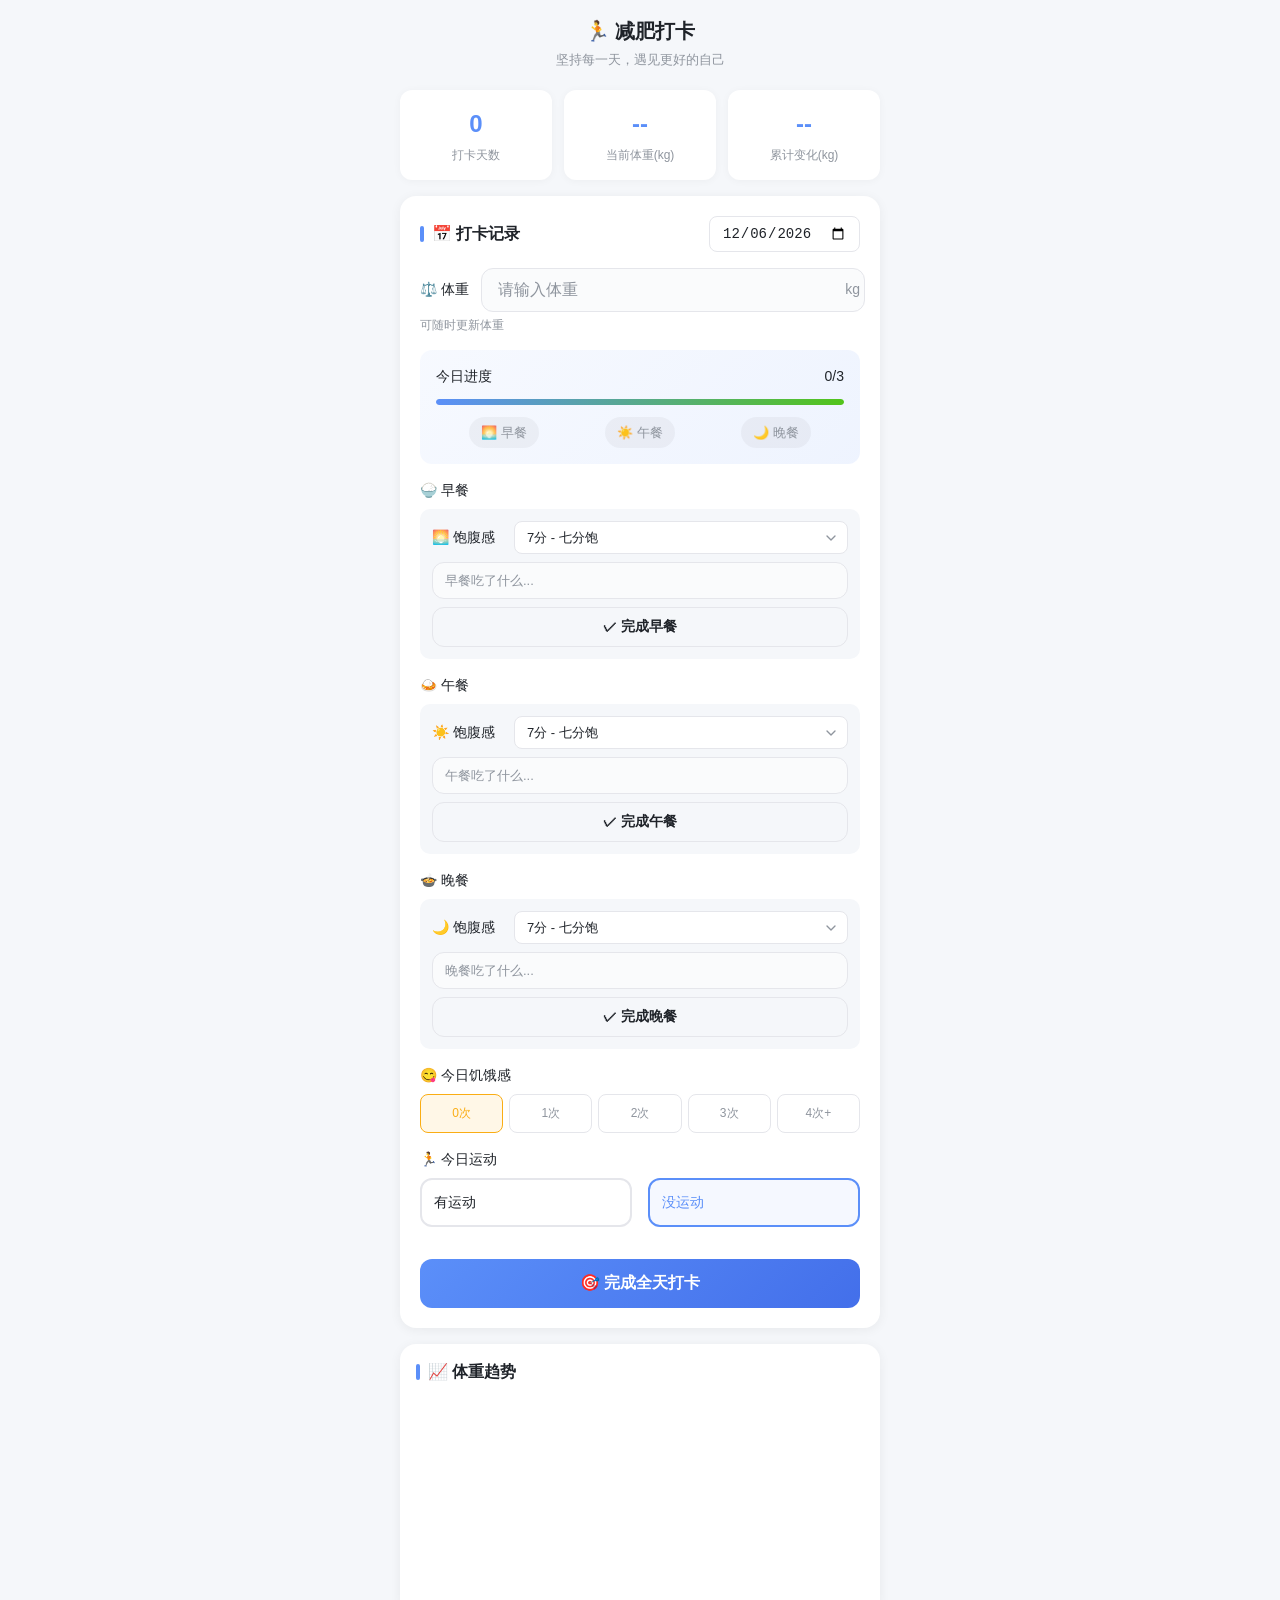
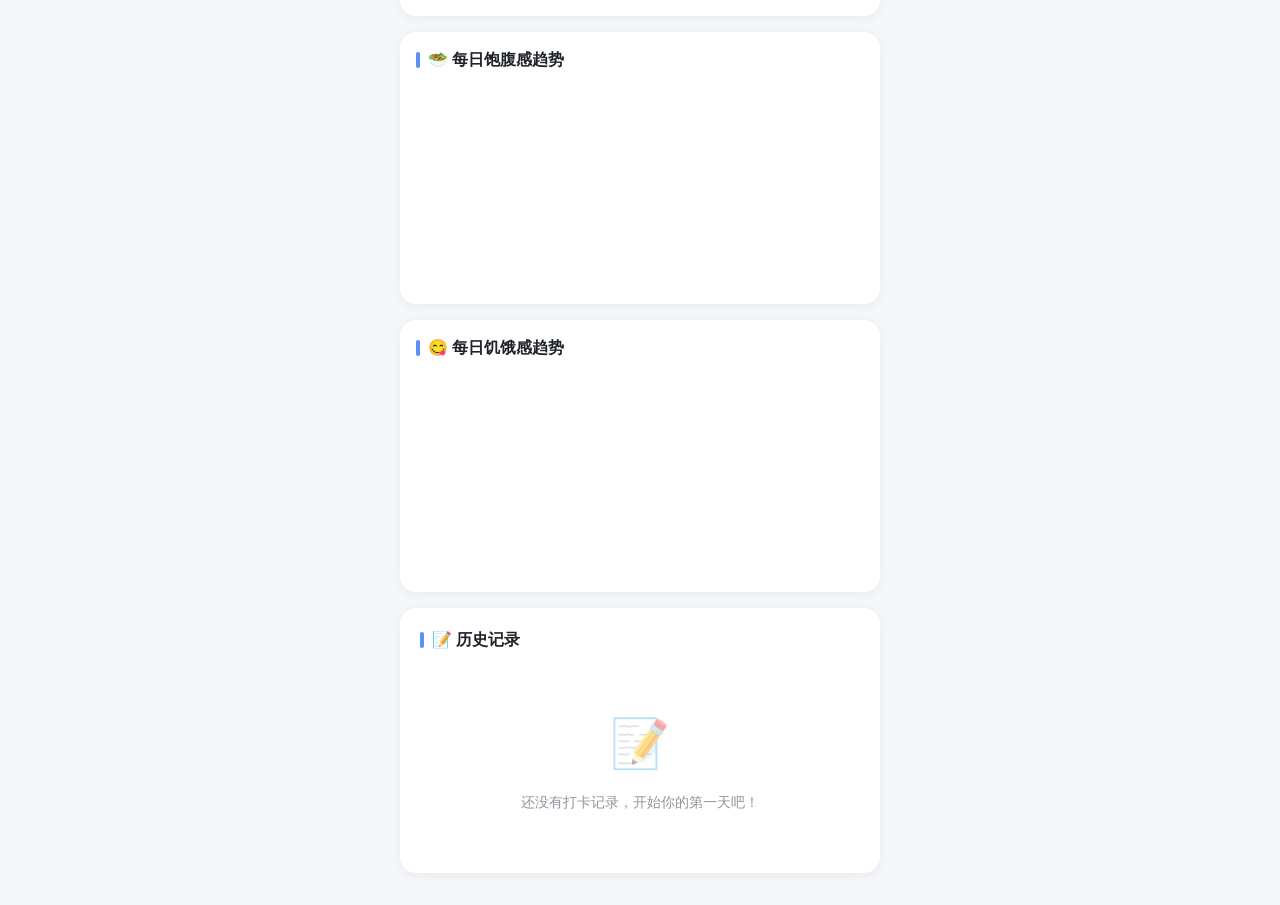
==== commit 89d49e5b: "v1.6.0: 优化体重输入框布局，调整图表高度一致" ====
--- a/templates/index.html
+++ b/templates/index.html
@@ -37,6 +37,15 @@
                 </div>
             </div>
             
+            <div class="form-group">
+                <div class="weight-input-row">
+                    <label for="weight">⚖️ 体重</label>
+                    <input type="number" id="weight" class="form-control weight-input" step="0.1" placeholder="请输入体重">
+                    <span class="weight-unit">kg</span>
+                </div>
+                <small class="form-hint">可随时更新体重</small>
+            </div>
+            
             <div class="progress-section">
                 <div class="progress-header">
                     <span>今日进度</span>
@@ -53,12 +62,6 @@
             </div>
             
             <form id="recordForm">
-                <div class="form-group">
-                    <label for="weight">⚖️ 体重 (kg)</label>
-                    <input type="number" id="weight" class="form-control" step="0.1" placeholder="请输入体重">
-                    <small class="form-hint">可随时更新体重</small>
-                </div>
-                
                 <div class="form-group">
                     <label>🍚 早餐</label>
                     <div class="meal-section">
@@ -735,7 +738,7 @@
                     : null;
                 
                 return {
-                    date: r.date,
+                    date: r.date.slice(0, 10),
                     fullness: avgFullness ? parseFloat(avgFullness) : null
                 };
             }).filter(function(t) {
@@ -748,16 +751,18 @@
             }
             
             var ctx = canvas.getContext('2d');
+            
+            canvas.width = canvas.offsetWidth * window.devicePixelRatio;
+            canvas.height = canvas.offsetHeight * window.devicePixelRatio;
+            ctx.scale(window.devicePixelRatio, window.devicePixelRatio);
+            
             var width = canvas.offsetWidth;
-            var height = 180;
-            canvas.width = width;
-            canvas.height = height;
-            
-            ctx.clearRect(0, 0, width, height);
-            
-            var padding = { top: 25, right: 20, bottom: 30, left: 45 };
+            var height = canvas.offsetHeight;
+            var padding = { top: 20, right: 15, bottom: 35, left: 40 };
             var chartWidth = width - padding.left - padding.right;
             var chartHeight = height - padding.top - padding.bottom;
+            
+            ctx.clearRect(0, 0, width, height);
             
             var allFullness = trend.map(function(t) { return t.fullness; });
             var minFullness = allFullness.length > 0 ? Math.min.apply(Math, allFullness) - 1 : 0;
@@ -837,7 +842,7 @@
             
             var trend = records.map(function(r) {
                 return {
-                    date: r.date,
+                    date: r.date.slice(0, 10),
                     hunger: r.hunger && r.hunger.times !== undefined ? r.hunger.times : 0
                 };
             }).filter(function(t) {
@@ -850,16 +855,18 @@
             }
             
             var ctx = canvas.getContext('2d');
+            
+            canvas.width = canvas.offsetWidth * window.devicePixelRatio;
+            canvas.height = canvas.offsetHeight * window.devicePixelRatio;
+            ctx.scale(window.devicePixelRatio, window.devicePixelRatio);
+            
             var width = canvas.offsetWidth;
-            var height = 180;
-            canvas.width = width;
-            canvas.height = height;
-            
-            ctx.clearRect(0, 0, width, height);
-            
-            var padding = { top: 25, right: 20, bottom: 30, left: 45 };
+            var height = canvas.offsetHeight;
+            var padding = { top: 20, right: 15, bottom: 35, left: 40 };
             var chartWidth = width - padding.left - padding.right;
             var chartHeight = height - padding.top - padding.bottom;
+            
+            ctx.clearRect(0, 0, width, height);
             
             var allHunger = trend.map(function(t) { return t.hunger; });
             var maxHunger = allHunger.length > 0 ? Math.max.apply(Math, allHunger) + 1 : 5;
--- a/static/css/style.css
+++ b/static/css/style.css
@@ -230,7 +230,7 @@
     height: 200px;
 }
 
-#weightChart, #fullnessChart {
+#weightChart, #fullnessChart, #hungerChart {
     width: 100% !important;
     height: 100% !important;
 }
@@ -687,6 +687,34 @@
     background: linear-gradient(90deg, var(--primary-color) 0%, var(--success-color) 100%);
     border-radius: 3px;
     transition: width 0.3s ease;
+}
+
+.weight-input-row {
+    display: flex;
+    align-items: center;
+    gap: 12px;
+}
+
+.weight-input-row label {
+    margin-bottom: 0;
+    font-size: 14px;
+    font-weight: 500;
+    color: var(--text-primary);
+    white-space: nowrap;
+}
+
+.weight-input {
+    flex: 1;
+    padding-right: 40px;
+}
+
+.weight-unit {
+    font-size: 14px;
+    color: var(--text-secondary);
+    font-weight: 500;
+    margin-left: -32px;
+    z-index: 1;
+    position: relative;
 }
 
 .calorie-result {
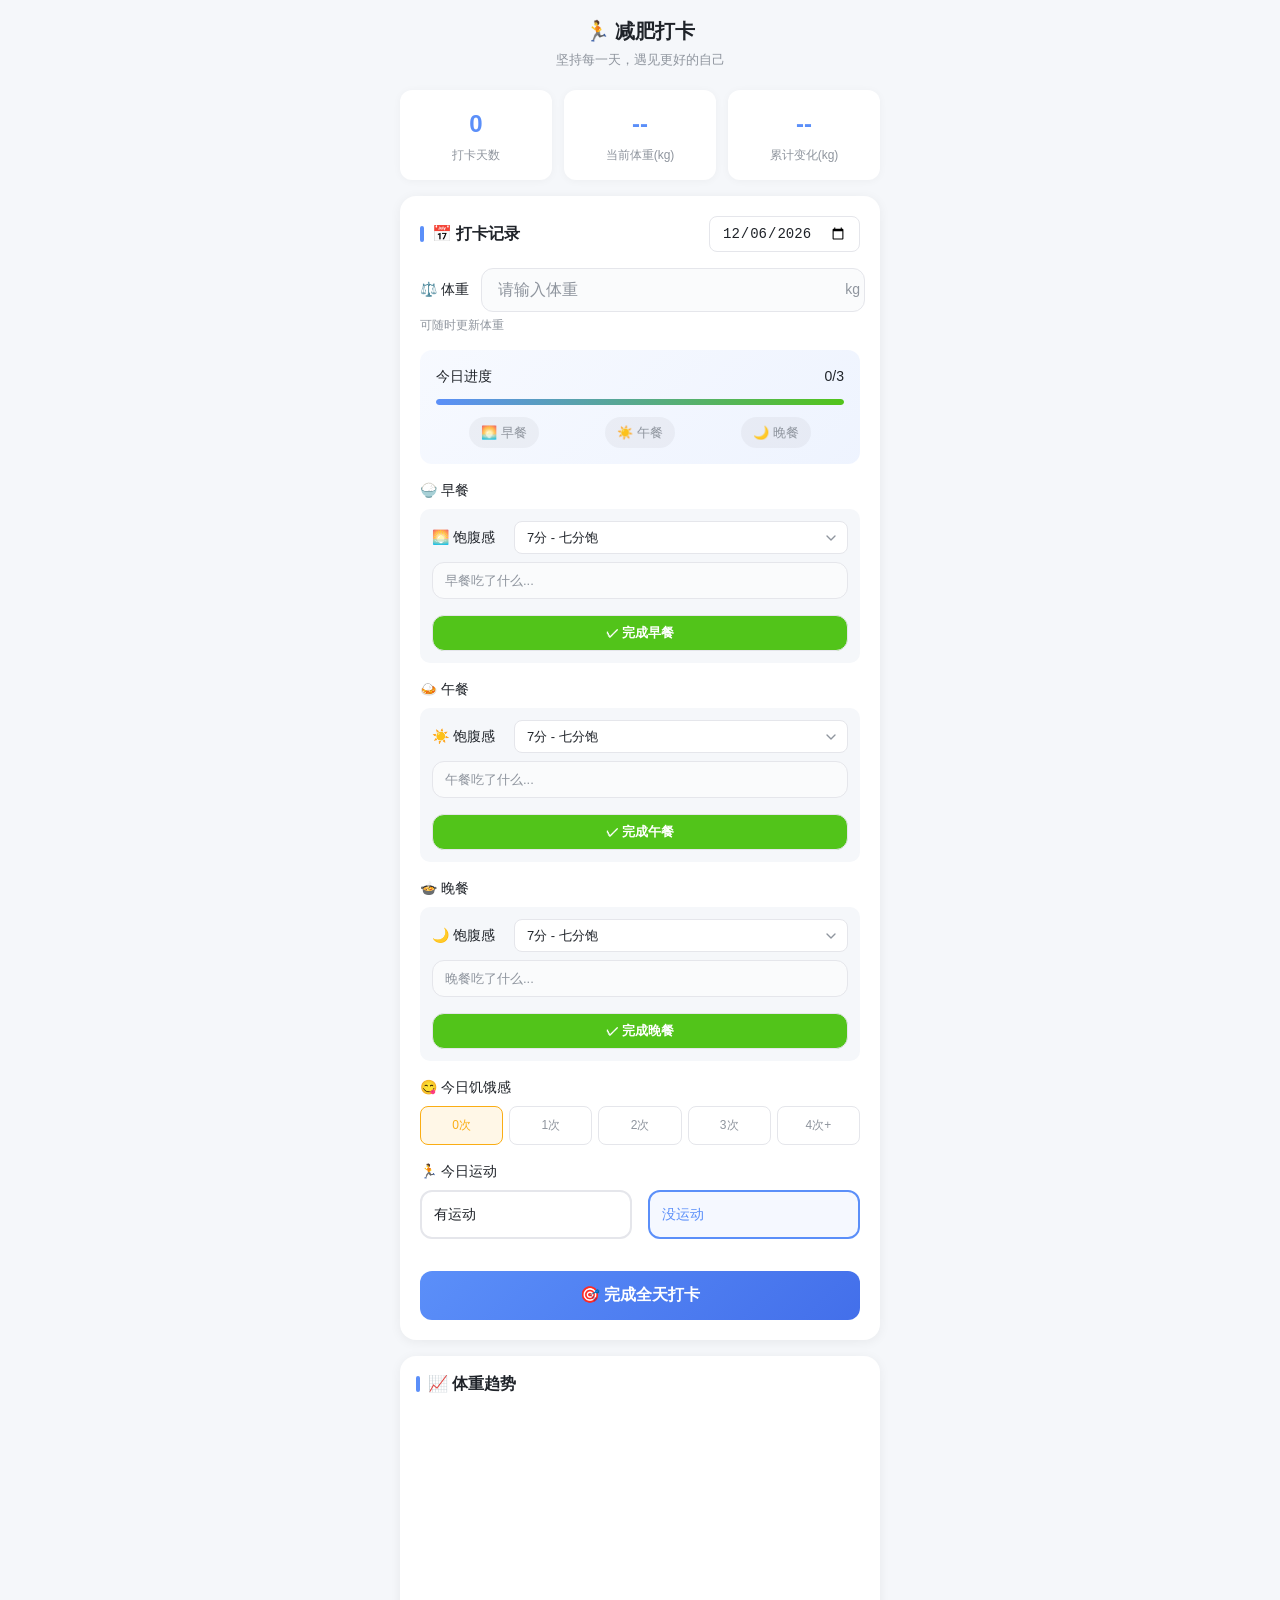
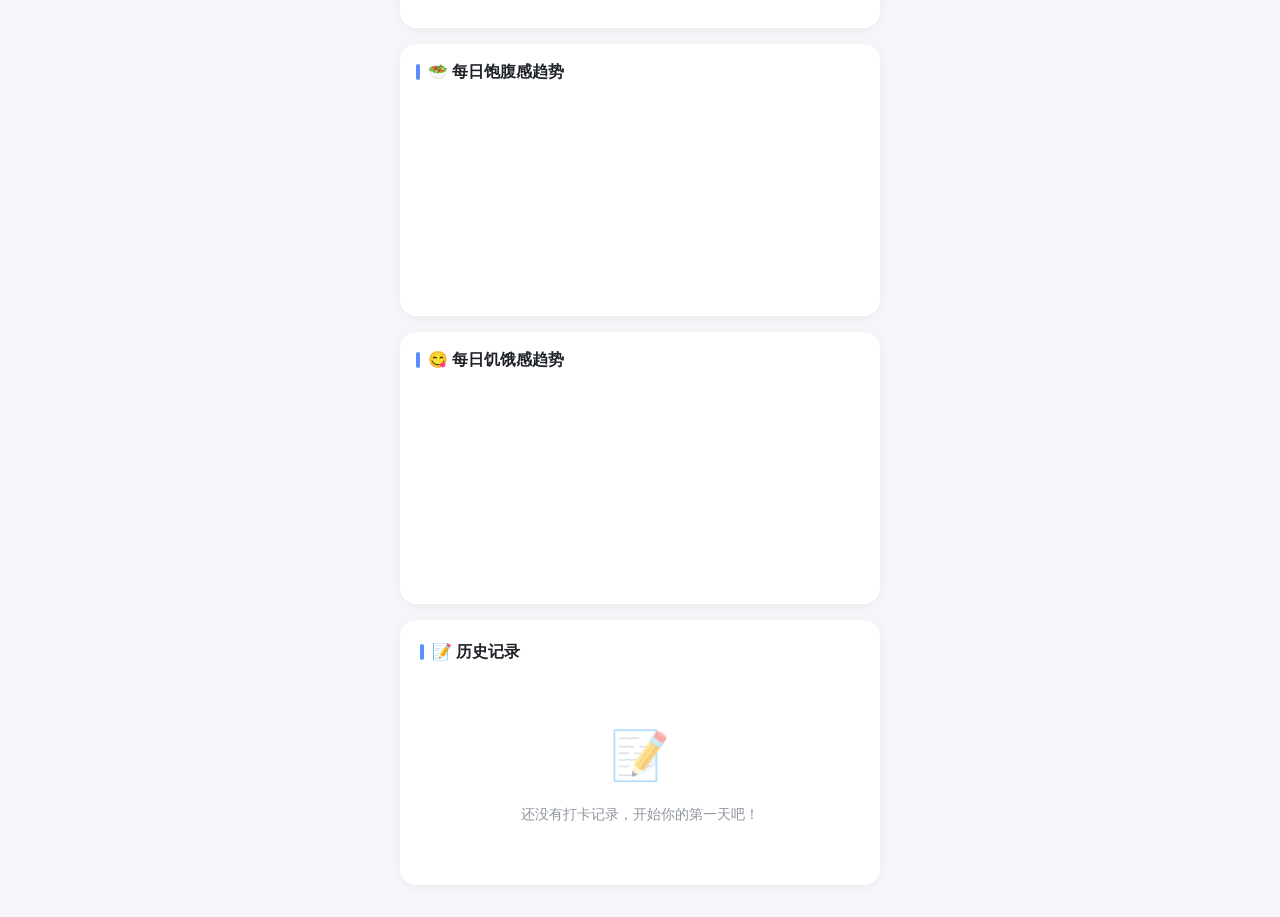
==== commit 133b6b1b: "v1.6.4: 调整按钮布局，取消按钮在左、完成按钮在右，宽度比1:2" ====
--- a/templates/index.html
+++ b/templates/index.html
@@ -81,9 +81,14 @@
                             </select>
                         </div>
                         <input type="text" id="breakfast-food" class="form-control meal-food-input" placeholder="早餐吃了什么...">
-                        <button type="button" class="btn btn-secondary meal-submit-btn" onclick="submitMeal('breakfast')">
-                            ✓ 完成早餐
-                        </button>
+                        <div class="meal-actions">
+                            <button type="button" class="btn btn-cancel" id="btn-cancel-breakfast" style="display: none;" onclick="cancelMeal('breakfast')">
+                                ✕ 取消
+                            </button>
+                            <button type="button" class="btn btn-secondary meal-submit-btn" onclick="submitMeal('breakfast')">
+                                ✓ 完成早餐
+                            </button>
+                        </div>
                     </div>
                 </div>
                 
@@ -106,9 +111,14 @@
                             </select>
                         </div>
                         <input type="text" id="lunch-food" class="form-control meal-food-input" placeholder="午餐吃了什么...">
-                        <button type="button" class="btn btn-secondary meal-submit-btn" onclick="submitMeal('lunch')">
-                            ✓ 完成午餐
-                        </button>
+                        <div class="meal-actions">
+                            <button type="button" class="btn btn-cancel" id="btn-cancel-lunch" style="display: none;" onclick="cancelMeal('lunch')">
+                                ✕ 取消
+                            </button>
+                            <button type="button" class="btn btn-secondary meal-submit-btn" onclick="submitMeal('lunch')">
+                                ✓ 完成午餐
+                            </button>
+                        </div>
                     </div>
                 </div>
                 
@@ -131,9 +141,14 @@
                             </select>
                         </div>
                         <input type="text" id="dinner-food" class="form-control meal-food-input" placeholder="晚餐吃了什么...">
-                        <button type="button" class="btn btn-secondary meal-submit-btn" onclick="submitMeal('dinner')">
-                            ✓ 完成晚餐
-                        </button>
+                        <div class="meal-actions">
+                            <button type="button" class="btn btn-cancel" id="btn-cancel-dinner" style="display: none;" onclick="cancelMeal('dinner')">
+                                ✕ 取消
+                            </button>
+                            <button type="button" class="btn btn-secondary meal-submit-btn" onclick="submitMeal('dinner')">
+                                ✓ 完成晚餐
+                            </button>
+                        </div>
                     </div>
                 </div>
                 
@@ -390,11 +405,63 @@
             mealCompleted[meal] = true;
             updateProgress();
             
+            var cancelBtn = document.getElementById('btn-cancel-' + meal);
+            if (cancelBtn) cancelBtn.style.display = 'block';
+            
             var feedback = document.getElementById('feedback');
             var mealText = meal === 'breakfast' ? '早餐' : (meal === 'lunch' ? '午餐' : '晚餐');
             feedback.textContent = '✅ ' + mealText + '记录成功！';
             feedback.classList.remove('success', 'warning');
             feedback.classList.add('success');
+            feedback.style.display = 'block';
+            
+            setTimeout(function() {
+                feedback.style.display = 'none';
+            }, 3000);
+            
+            loadRecords();
+            loadTrend();
+            loadFullnessTrend();
+            loadHungerTrend();
+            updateStats();
+        }
+        
+        async function cancelMeal(meal) {
+            var date = document.getElementById('recordDate').value;
+            
+            var response = await fetch('/api/records', {
+                method: 'POST',
+                headers: { 'Content-Type': 'application/json' },
+                body: JSON.stringify({
+                    date: date,
+                    food: {
+                        [meal]: {
+                            fullness: 0,
+                            description: '',
+                            recorded: false
+                        }
+                    }
+                })
+            });
+            
+            await response.json();
+            
+            mealCompleted[meal] = false;
+            updateProgress();
+            
+            var foodInput = document.getElementById(meal + '-food');
+            var fullnessSelect = document.getElementById(meal + '-fullness');
+            var cancelBtn = document.getElementById('btn-cancel-' + meal);
+            
+            if (foodInput) foodInput.value = '';
+            if (fullnessSelect) fullnessSelect.value = '7';
+            if (cancelBtn) cancelBtn.style.display = 'none';
+            
+            var feedback = document.getElementById('feedback');
+            var mealText = meal === 'breakfast' ? '早餐' : (meal === 'lunch' ? '午餐' : '晚餐');
+            feedback.textContent = '✕ ' + mealText + '已取消！';
+            feedback.classList.remove('success', 'warning');
+            feedback.classList.add('warning');
             feedback.style.display = 'block';
             
             setTimeout(function() {
@@ -506,6 +573,11 @@
                         if (foodInput) {
                             foodInput.value = description;
                         }
+                        
+                        var cancelBtn = document.getElementById('btn-cancel-' + meal);
+                        if (cancelBtn) {
+                            cancelBtn.style.display = recorded ? 'block' : 'none';
+                        }
                     });
                 }
                 
--- a/static/css/style.css
+++ b/static/css/style.css
@@ -605,6 +605,43 @@
 
 .btn-secondary:hover {
     background: #E5E6EB;
+}
+
+.meal-actions {
+    display: flex;
+    gap: 8px;
+    margin-top: 8px;
+}
+
+.meal-submit-btn {
+    flex: 2;
+    background: var(--success-color);
+    color: white;
+    padding: 8px 12px;
+    font-size: 13px;
+    height: 36px;
+    box-sizing: border-box;
+}
+
+.meal-submit-btn:hover {
+    background: #3CB371;
+}
+
+.btn-cancel {
+    flex: 1;
+    padding: 8px 12px;
+    font-size: 12px;
+    background: linear-gradient(135deg, #FFF5F5 0%, #FFE0E0 100%);
+    color: #E53935;
+    border: 1px solid #FFCDD2;
+    transition: all 0.2s;
+    height: 36px;
+    box-sizing: border-box;
+}
+
+.btn-cancel:hover {
+    background: #FFE0E0;
+    border-color: #EF9A9A;
 }
 
 .full-submit-btn {
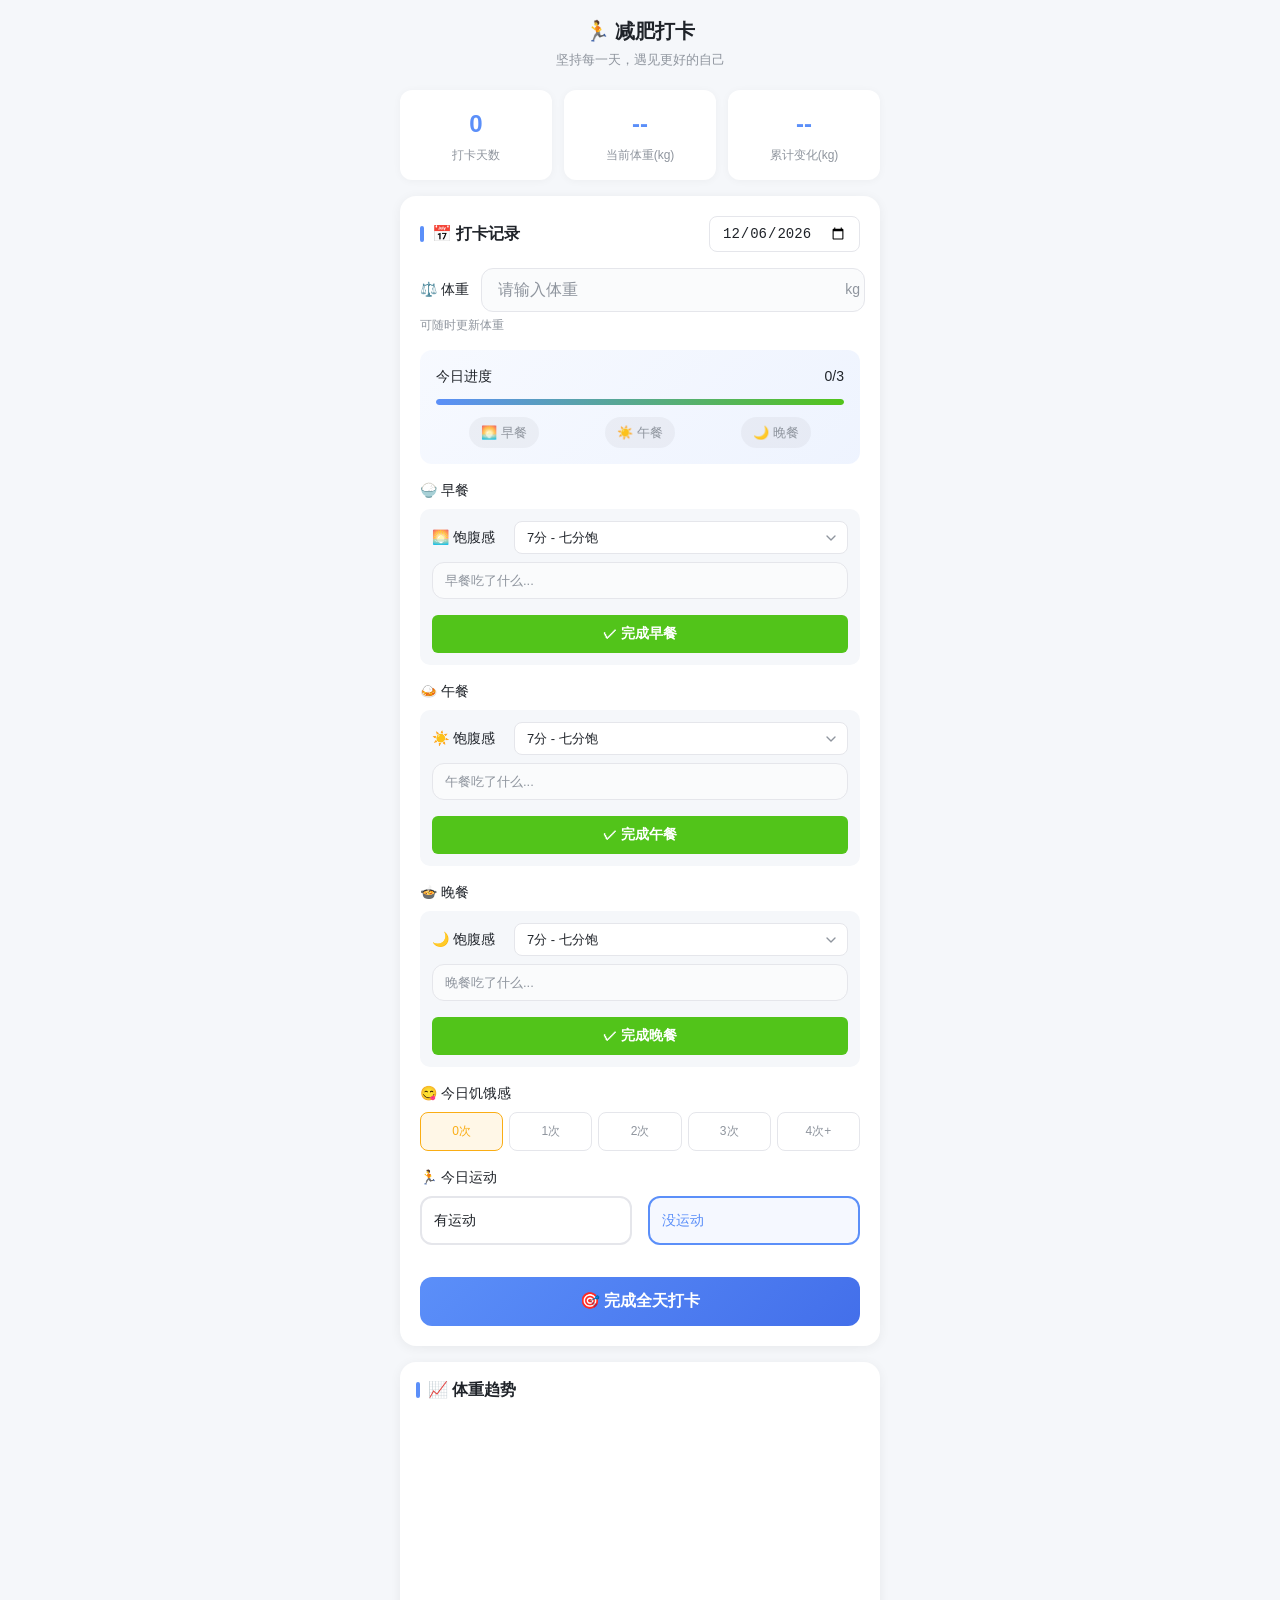
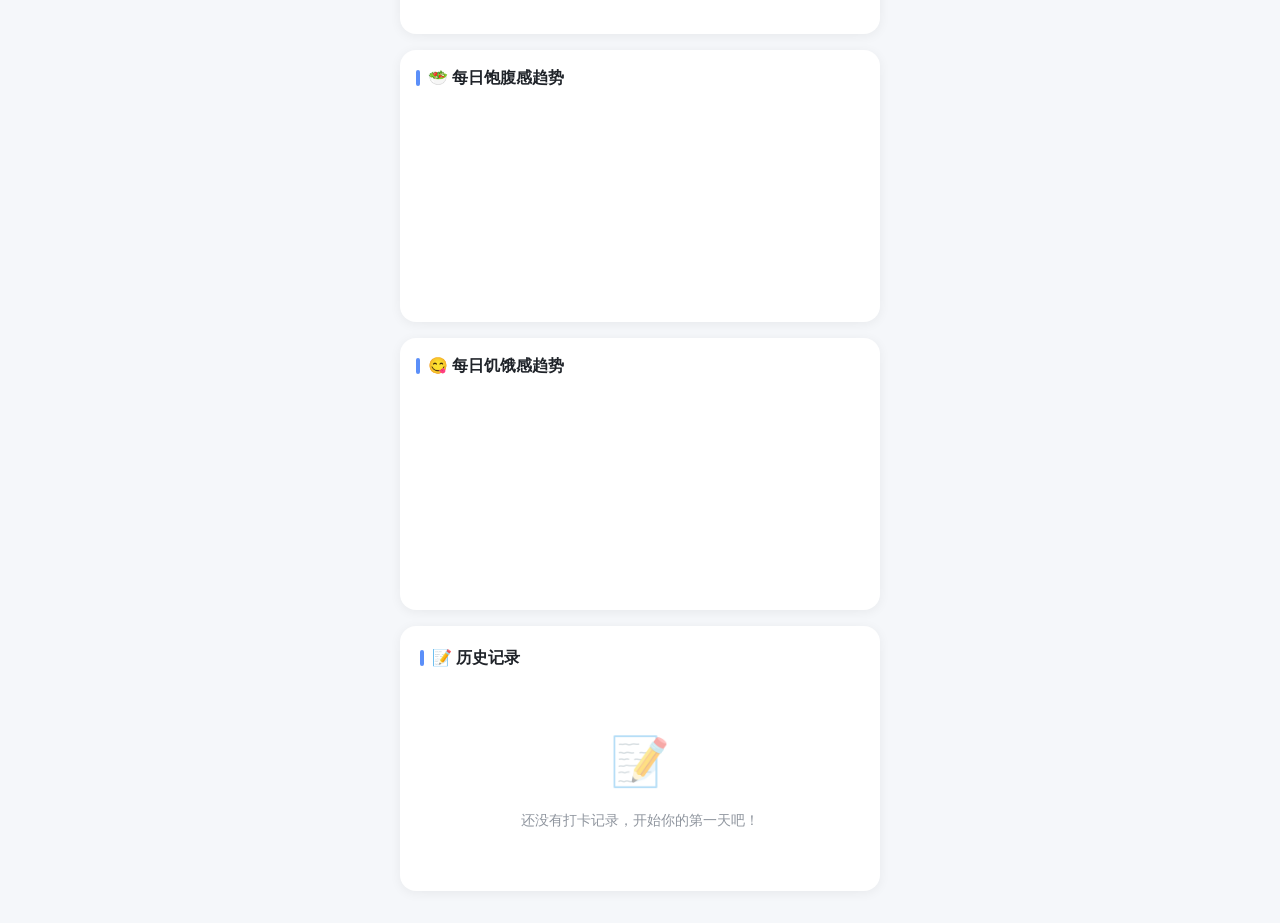
==== commit 4470a930: "v2.0.0: 新增取消按钮优化界面布局，碳水/热量智能判断" ====
--- a/templates/index.html
+++ b/templates/index.html
@@ -333,6 +333,11 @@
                 document.getElementById('lunch-food').value = '';
                 document.getElementById('dinner-food').value = '';
                 
+                // 隐藏所有取消按钮
+                document.getElementById('btn-cancel-breakfast').style.display = 'none';
+                document.getElementById('btn-cancel-lunch').style.display = 'none';
+                document.getElementById('btn-cancel-dinner').style.display = 'none';
+                
                 // 初始化饱腹感为默认值（7分）
                 document.getElementById('breakfast-fullness').value = '7';
                 document.getElementById('lunch-fullness').value = '7';
--- a/static/css/style.css
+++ b/static/css/style.css
@@ -611,16 +611,18 @@
     display: flex;
     gap: 8px;
     margin-top: 8px;
+    align-items: center;
 }
 
 .meal-submit-btn {
-    flex: 2;
+    flex: 1;
     background: var(--success-color);
     color: white;
-    padding: 8px 12px;
-    font-size: 13px;
-    height: 36px;
-    box-sizing: border-box;
+    padding: 10px 16px;
+    font-size: 14px;
+    border-radius: 6px;
+    border: none;
+    transition: background 0.2s;
 }
 
 .meal-submit-btn:hover {
@@ -628,20 +630,24 @@
 }
 
 .btn-cancel {
-    flex: 1;
-    padding: 8px 12px;
-    font-size: 12px;
-    background: linear-gradient(135deg, #FFF5F5 0%, #FFE0E0 100%);
-    color: #E53935;
-    border: 1px solid #FFCDD2;
+    width: 32px;
+    height: 32px;
+    padding: 0;
+    border-radius: 50%;
+    background: #F5F7FA;
+    color: var(--text-secondary);
+    border: 1px solid var(--border-color);
+    font-size: 12px;
+    display: flex;
+    align-items: center;
+    justify-content: center;
     transition: all 0.2s;
-    height: 36px;
-    box-sizing: border-box;
 }
 
 .btn-cancel:hover {
-    background: #FFE0E0;
-    border-color: #EF9A9A;
+    background: #E8ECF0;
+    color: var(--text-primary);
+    border-color: var(--primary-color);
 }
 
 .full-submit-btn {
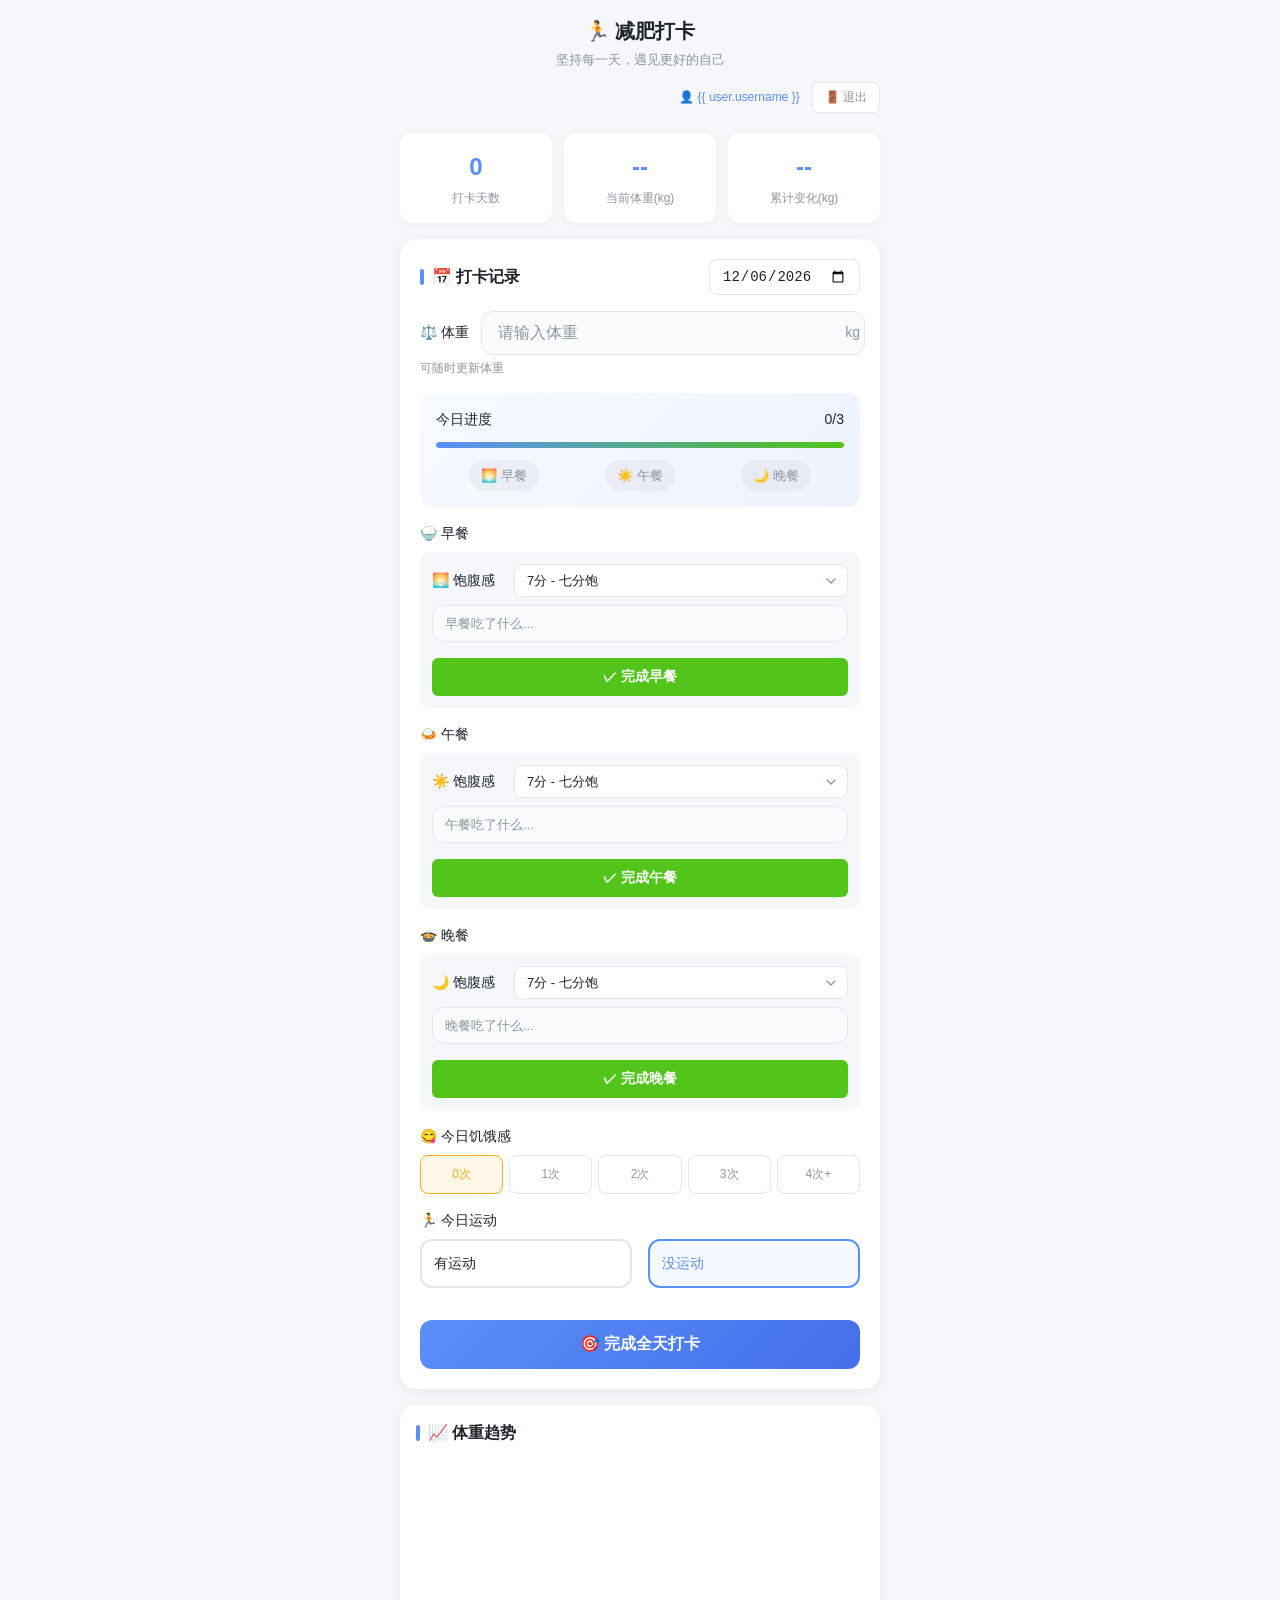
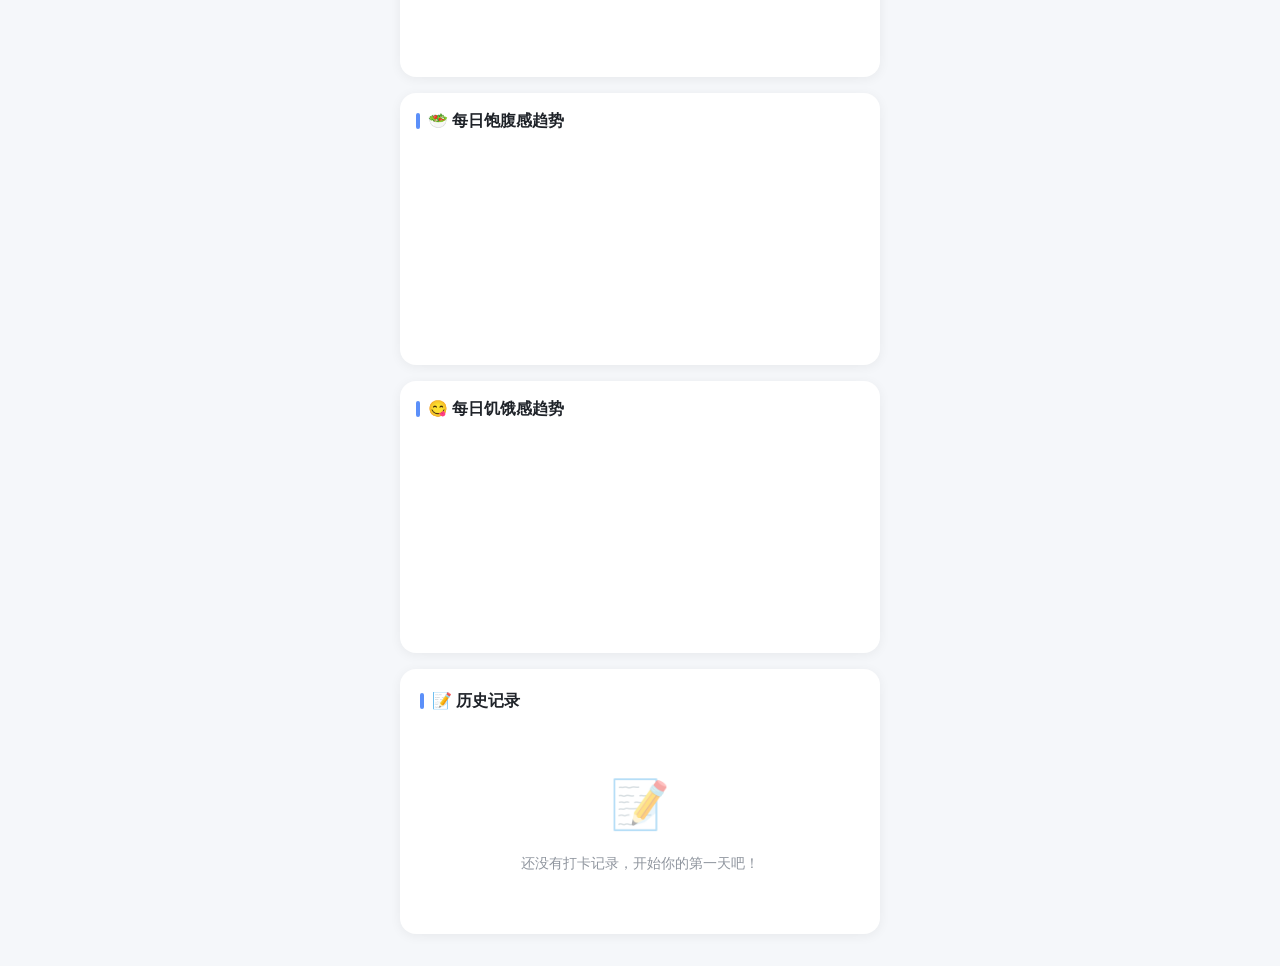
==== commit e3c33c1b: "feat: 完成用户系统和SQLite数据库改造 - 添加用户注册、登录、登出功能 - 实现数据隔离，每个用户只能看到自己的记录 - 改造数据结构，采用DailyRecord和MealRecord一对" ====
--- a/templates/index.html
+++ b/templates/index.html
@@ -12,6 +12,12 @@
         <div class="header">
             <h1>🏃 减肥打卡</h1>
             <p class="subtitle">坚持每一天，遇见更好的自己</p>
+            <div class="header-right">
+                <span class="username">👤 {{ user.username }}</span>
+                <button type="button" class="logout-btn" onclick="logout()">
+                    🚪 退出
+                </button>
+            </div>
         </div>
         
         <div class="stats-row">
@@ -247,6 +253,17 @@
         var selectedExercise = '跑步';
         var selectedDuration = 30;
         
+        async function logout() {
+            if (confirm('确定要退出登录吗？')) {
+                var response = await fetch('/api/auth/logout', {
+                    method: 'POST'
+                });
+                if (response.ok) {
+                    window.location.href = '/login';
+                }
+            }
+        }
+        
         document.addEventListener('DOMContentLoaded', function() {
             var today = new Date().toISOString().split('T')[0];
             document.getElementById('recordDate').value = today;
@@ -377,58 +394,74 @@
         }
         
         async function submitMeal(meal) {
-            var date = document.getElementById('recordDate').value;
-            var weight = document.getElementById('weight').value || null;
-            var foodInput = document.getElementById(meal + '-food');
-            var description = foodInput.value || '-';
-            var fullness = fullnessData[meal];
-            
-            var exercise = document.querySelector('input[name="exercise"]:checked').value === 'true';
-            var exercise_info = exercise ? { name: selectedExercise, duration: selectedDuration } : null;
-            
-            var response = await fetch('/api/records', {
-                method: 'POST',
-                headers: { 'Content-Type': 'application/json' },
-                body: JSON.stringify({
-                    date: date,
-                    weight: weight,
-                    food: {
-                        [meal]: {
-                            fullness: fullness,
-                            description: description,
-                            recorded: true
-                        }
-                    },
-                    exercise: exercise,
-                    exercise_info: exercise_info,
-                    hunger: hungerData
-                })
-            });
-            
-            var record = await response.json();
-            
-            mealCompleted[meal] = true;
-            updateProgress();
-            
-            var cancelBtn = document.getElementById('btn-cancel-' + meal);
-            if (cancelBtn) cancelBtn.style.display = 'block';
-            
-            var feedback = document.getElementById('feedback');
-            var mealText = meal === 'breakfast' ? '早餐' : (meal === 'lunch' ? '午餐' : '晚餐');
-            feedback.textContent = '✅ ' + mealText + '记录成功！';
-            feedback.classList.remove('success', 'warning');
-            feedback.classList.add('success');
-            feedback.style.display = 'block';
-            
-            setTimeout(function() {
-                feedback.style.display = 'none';
-            }, 3000);
-            
-            loadRecords();
-            loadTrend();
-            loadFullnessTrend();
-            loadHungerTrend();
-            updateStats();
+            try {
+                var date = document.getElementById('recordDate').value;
+                var weight = document.getElementById('weight').value || null;
+                var foodInput = document.getElementById(meal + '-food');
+                var description = foodInput.value || '-';
+                var fullness = fullnessData[meal];
+                
+                var exercise = document.querySelector('input[name="exercise"]:checked').value === 'true';
+                var exercise_info = exercise ? { name: selectedExercise, duration: selectedDuration } : null;
+                
+                var response = await fetch('/api/records', {
+                    method: 'POST',
+                    headers: { 'Content-Type': 'application/json' },
+                    body: JSON.stringify({
+                        date: date,
+                        weight: weight,
+                        food: {
+                            [meal]: {
+                                fullness: fullness,
+                                description: description,
+                                recorded: true
+                            }
+                        },
+                        exercise: exercise,
+                        exercise_info: exercise_info,
+                        hunger: hungerData
+                    })
+                });
+                
+                if (!response.ok) {
+                    throw new Error('服务器返回错误: ' + response.status);
+                }
+                
+                var record = await response.json();
+                
+                mealCompleted[meal] = true;
+                updateProgress();
+                
+                var cancelBtn = document.getElementById('btn-cancel-' + meal);
+                if (cancelBtn) cancelBtn.style.display = 'block';
+                
+                var feedback = document.getElementById('feedback');
+                var mealText = meal === 'breakfast' ? '早餐' : (meal === 'lunch' ? '午餐' : '晚餐');
+                feedback.textContent = '✅ ' + mealText + '记录成功！';
+                feedback.classList.remove('success', 'warning');
+                feedback.classList.add('success');
+                feedback.style.display = 'block';
+                
+                setTimeout(function() {
+                    feedback.style.display = 'none';
+                }, 3000);
+                
+                loadRecords();
+                loadTrend();
+                loadFullnessTrend();
+                loadHungerTrend();
+                updateStats();
+            } catch (error) {
+                console.error('提交失败:', error);
+                var feedback = document.getElementById('feedback');
+                feedback.textContent = '❌ 提交失败，请重试';
+                feedback.classList.remove('success', 'warning');
+                feedback.classList.add('warning');
+                feedback.style.display = 'block';
+                setTimeout(function() {
+                    feedback.style.display = 'none';
+                }, 3000);
+            }
         }
         
         async function cancelMeal(meal) {
--- a/static/css/style.css
+++ b/static/css/style.css
@@ -44,6 +44,37 @@
 .header .subtitle {
     font-size: 13px;
     color: var(--text-secondary);
+    margin-bottom: 12px;
+}
+
+.header-right {
+    display: flex;
+    justify-content: flex-end;
+    align-items: center;
+    gap: 12px;
+}
+
+.header .username {
+    font-size: 12px;
+    color: var(--primary-color);
+    font-weight: 500;
+}
+
+.logout-btn {
+    padding: 6px 12px;
+    border: 1.5px solid var(--border-color);
+    border-radius: 6px;
+    background: white;
+    font-size: 12px;
+    color: var(--text-secondary);
+    cursor: pointer;
+    transition: all 0.2s;
+}
+
+.logout-btn:hover {
+    border-color: var(--danger-color);
+    color: var(--danger-color);
+    background: rgba(255, 77, 79, 0.05);
 }
 
 .card {
